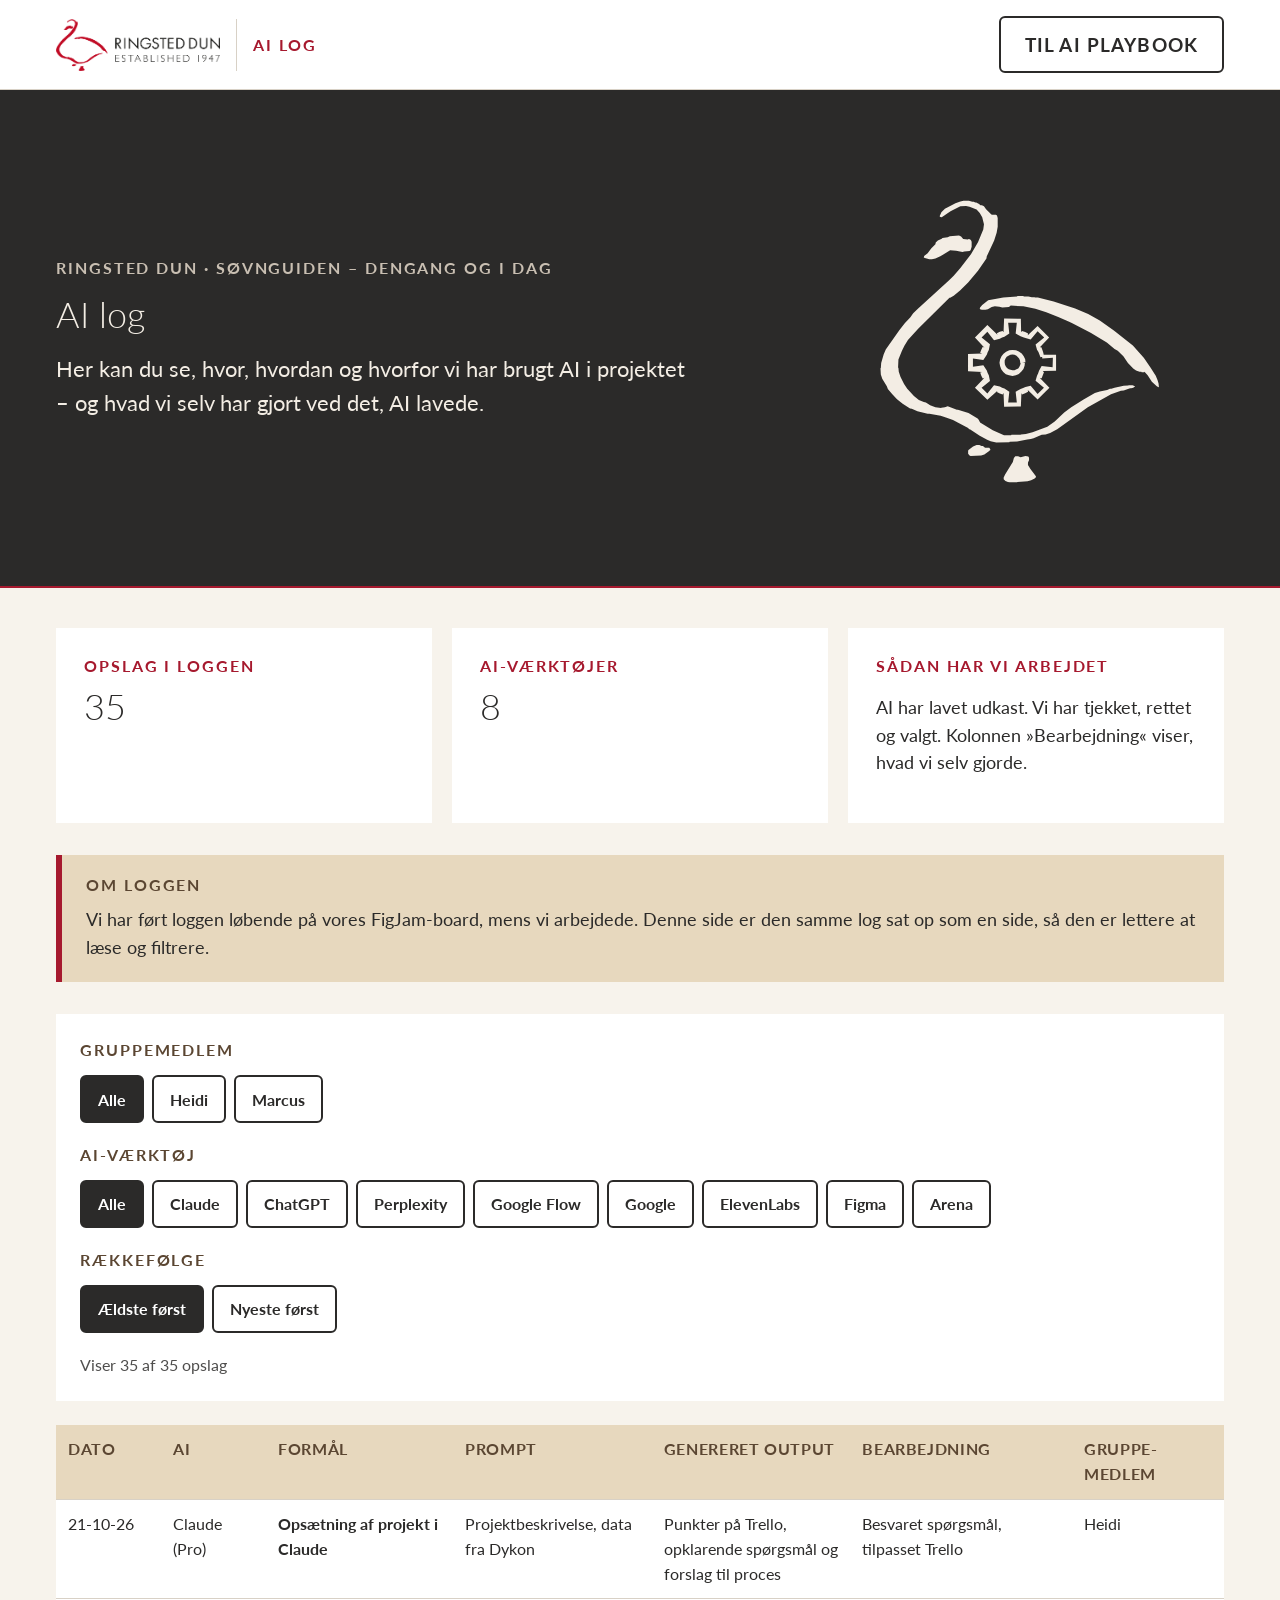
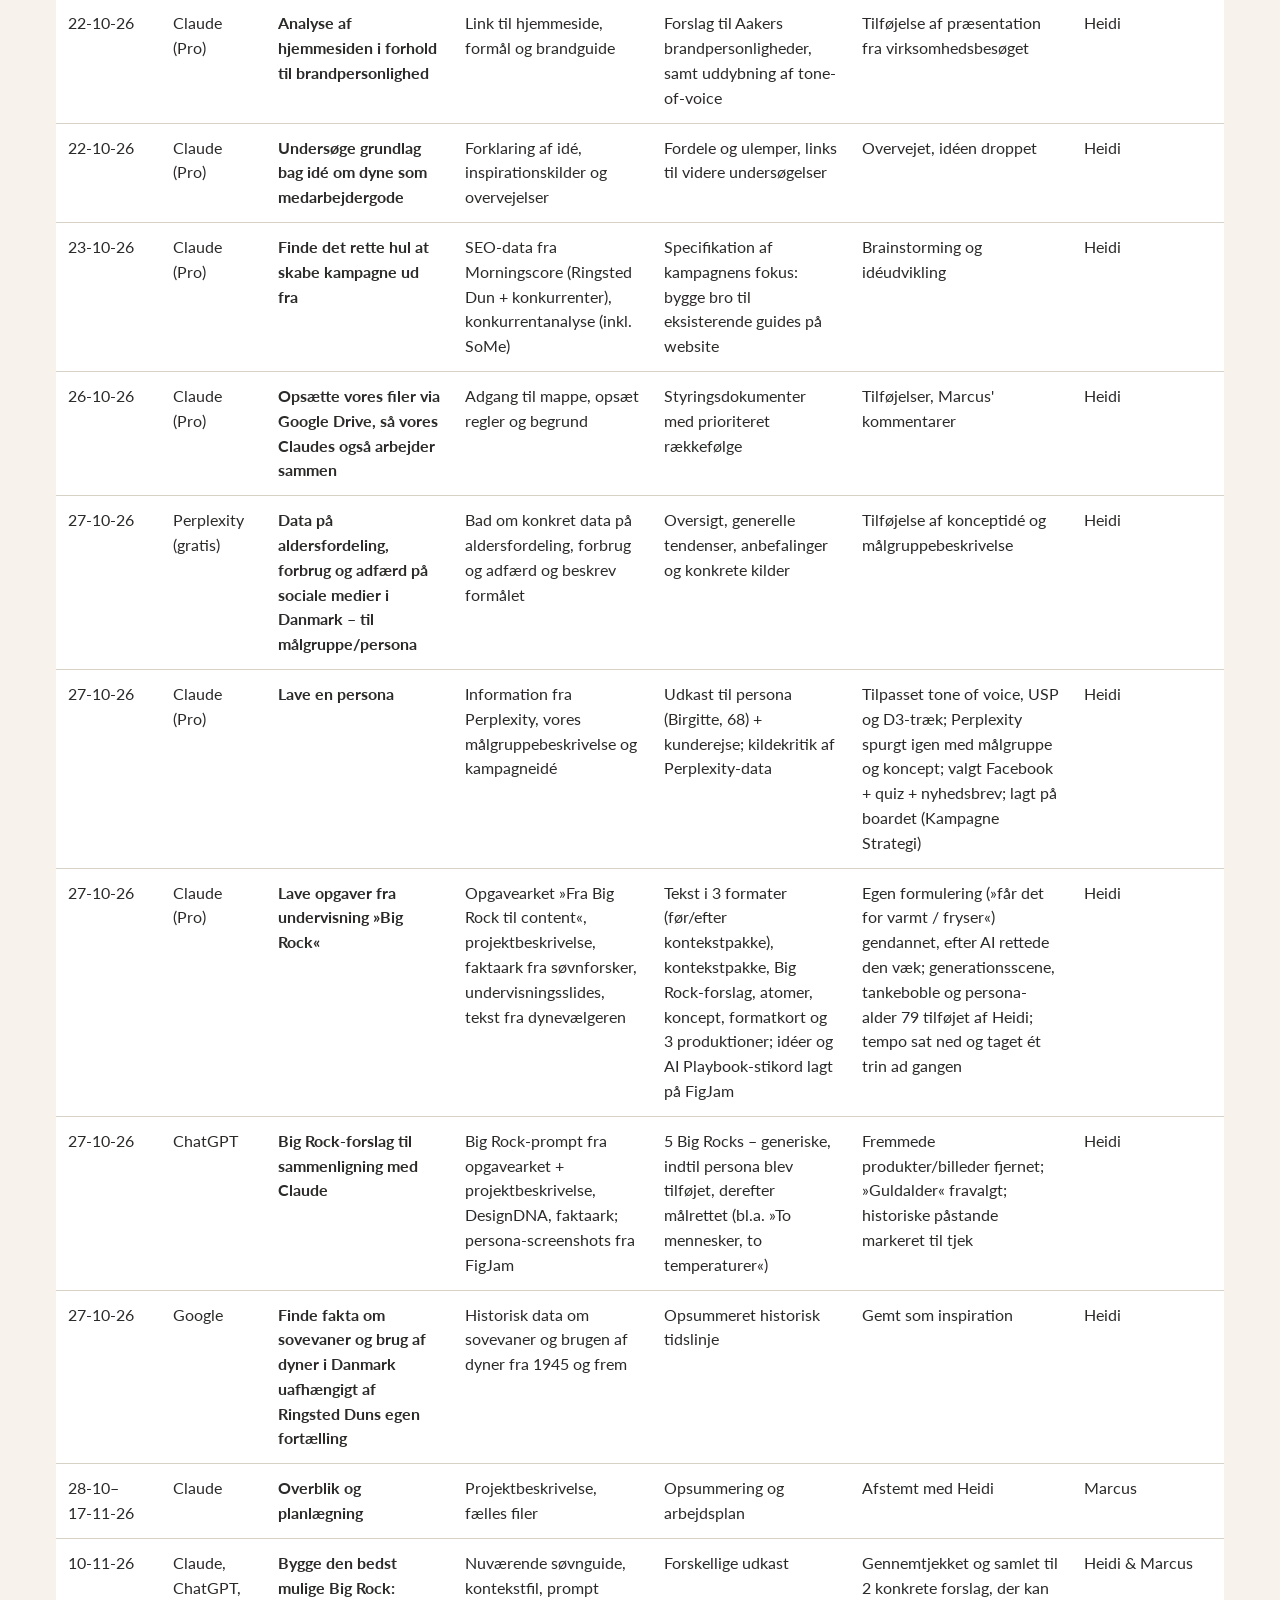
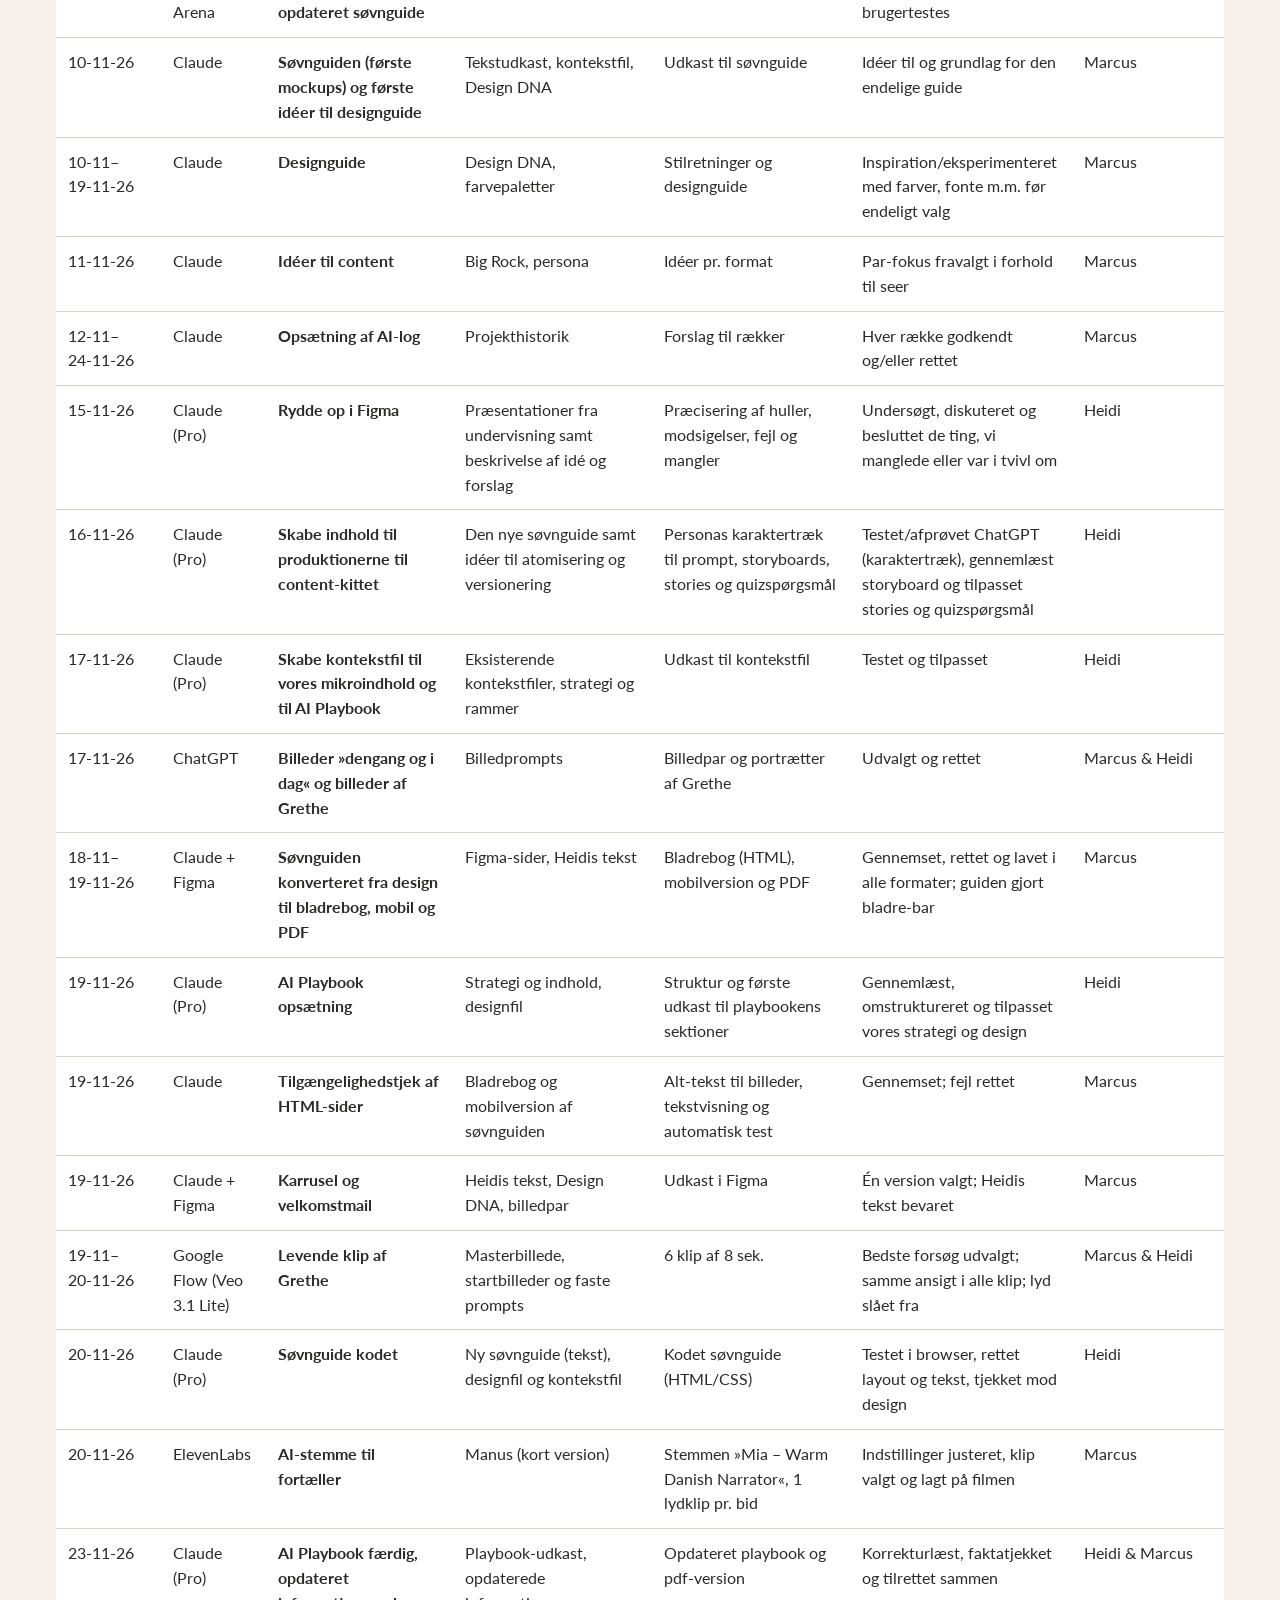
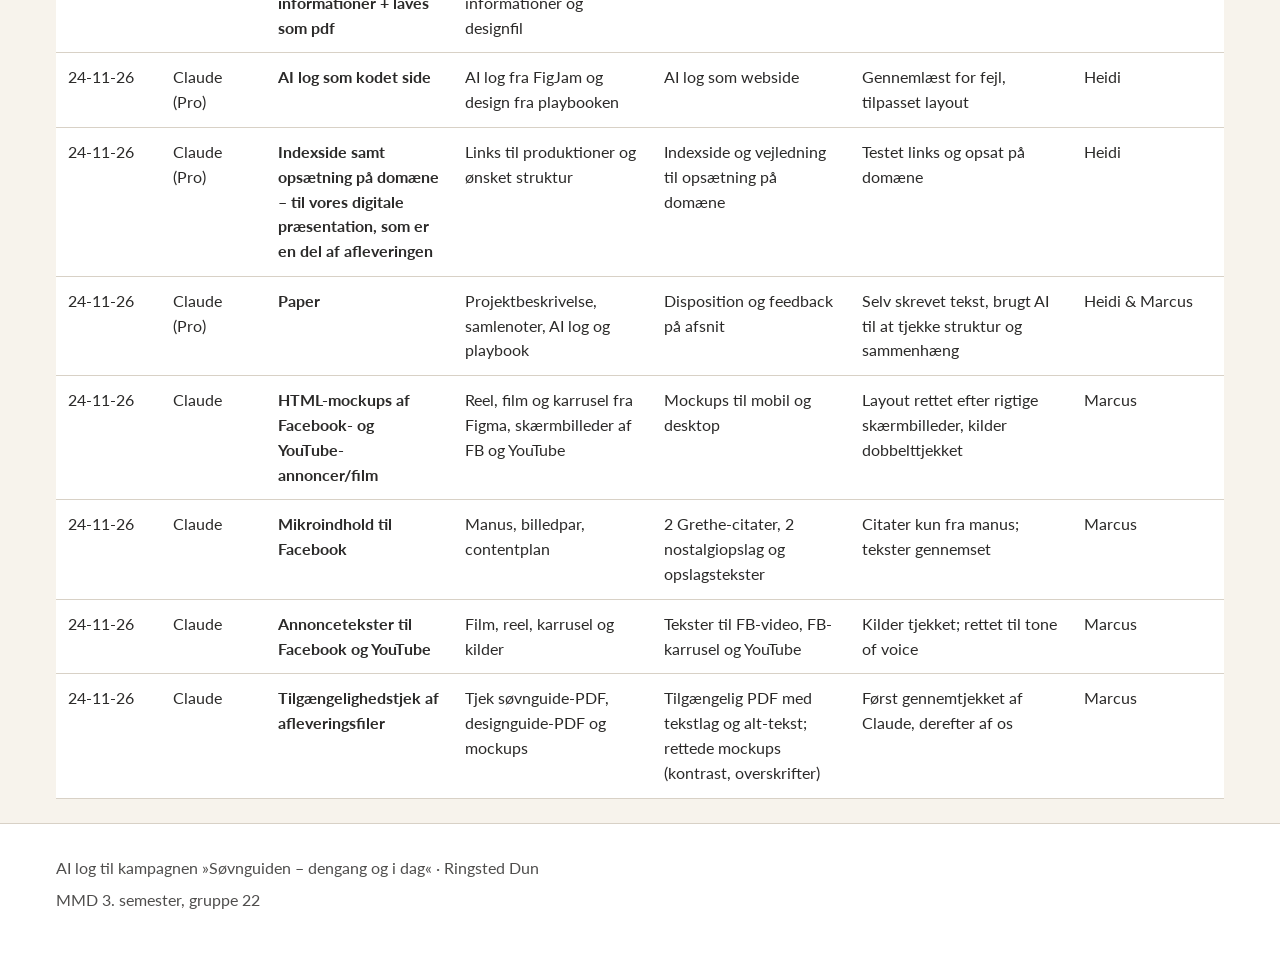
==== ai-log.html @ fc42f191 "ai-log opdateret" ====
<!DOCTYPE html>
<html lang="da">
<head>
  <meta charset="UTF-8">
  <meta name="viewport" content="width=device-width, initial-scale=1.0">
  <title>AI log · Søvnguiden – dengang og i dag · Ringsted Dun</title>
  <!-- Skrifterne fra designguide v2: Lato til alt, EB Garamond kursiv kun til Grethes stemme -->
  <link rel="preconnect" href="https://fonts.googleapis.com">
  <link rel="preconnect" href="https://fonts.gstatic.com" crossorigin>
  <link href="https://fonts.googleapis.com/css2?family=EB+Garamond:ital,wght@0,400..800;1,400..800&family=Lato:ital,wght@0,100;0,300;0,400;0,700;0,900;1,100;1,300;1,400;1,700;1,900&display=swap" rel="stylesheet">
  <!-- Siden genbruger playbookens design (playbook.css) og lægger kun det nye oveni (ai-log.css).
       Begge laves af Live Sass Compiler ud fra scss/. Ret i SCSS-filerne -->
  <link rel="stylesheet" href="css/playbook.css">
  <link rel="stylesheet" href="css/ai-log.css">
</head>
<body>

  <a class="spring-over" href="#indhold">Spring til indholdet</a>

  <!-- ===== SIDEHOVED: samme som i playbooken, men uden søgning ===== -->
  <header class="hoved">
    <div class="hoved__linje indhold">
      <a class="hoved__logo" href="index.html">
        <img src="img/playbook/RDU_logo_aflang.png" alt="Ringsted Dun – Established 1947">
        <span>AI log</span>
      </a>
      <a class="knap knap--sekundaer hoved__pdf" href="playbook.html">Til AI Playbook</a>
    </div>
  </header>

  <main id="indhold">

    <!-- ===== FORSIDEBÅNDET: samme mørke bjælke som playbookens forside ===== -->
    <section class="forside" aria-labelledby="titel">
      <div class="indhold forside__gitter">
        <div>
          <p class="forside__etiket">Ringsted Dun · Søvnguiden – dengang og i dag</p>
          <h1 class="forside__titel" id="titel">AI log</h1>
          <p class="forside__tekst">Her kan du se, hvor, hvordan og hvorfor vi har brugt AI i projektet – og hvad vi selv har gjort ved det, AI lavede.</p>
        </div>
        <figure class="forside__illustration">
          <img src="img/playbook/AIlog_ilu_gaas_tandhjul_hvid.svg" alt="">
        </figure>
      </div>
    </section>

    <div class="indhold">

      <!-- Tallene opdateres af ai-log.js, så de altid passer til tabellen -->
      <div class="kort-gitter kort-gitter--tre">
        <article class="kort">
          <h2 class="kort__etiket">Opslag i loggen</h2>
          <p class="log-tal" data-tal="raekker">35</p>
        </article>
        <article class="kort">
          <h2 class="kort__etiket">AI-værktøjer</h2>
          <p class="log-tal" data-tal="vaerktoejer">8</p>
        </article>
        <article class="kort">
          <h2 class="kort__etiket">Sådan har vi arbejdet</h2>
          <p>AI har lavet udkast. Vi har tjekket, rettet og valgt. Kolonnen »Bearbejdning« viser, hvad vi selv gjorde.</p>
        </article>
      </div>

      <div class="note">
        <h2 class="note__titel">Om loggen</h2>
        <p>Vi har ført loggen løbende på vores FigJam-board, mens vi arbejdede. Denne side er den samme log sat op som en side, så den er lettere at læse og filtrere.</p>
      </div>

      <!-- ===== FILTER: styres af js/ai-log.js. Uden JavaScript vises hele tabellen bare ===== -->
      <div class="filter" id="filter" hidden>
        <div class="filter__gruppe" role="group" aria-labelledby="filter-person">
          <p class="filter__navn" id="filter-person">Gruppemedlem</p>
          <div class="filter__knapper">
            <button type="button" class="filter__knap" data-filter="person" data-vaerdi="alle" aria-pressed="true">Alle</button>
            <button type="button" class="filter__knap" data-filter="person" data-vaerdi="heidi" aria-pressed="false">Heidi</button>
            <button type="button" class="filter__knap" data-filter="person" data-vaerdi="marcus" aria-pressed="false">Marcus</button>
          </div>
        </div>
        <div class="filter__gruppe" role="group" aria-labelledby="filter-vaerktoej">
          <p class="filter__navn" id="filter-vaerktoej">AI-værktøj</p>
          <div class="filter__knapper">
            <button type="button" class="filter__knap" data-filter="vaerktoej" data-vaerdi="alle" aria-pressed="true">Alle</button>
            <button type="button" class="filter__knap" data-filter="vaerktoej" data-vaerdi="claude" aria-pressed="false">Claude</button>
            <button type="button" class="filter__knap" data-filter="vaerktoej" data-vaerdi="chatgpt" aria-pressed="false">ChatGPT</button>
            <button type="button" class="filter__knap" data-filter="vaerktoej" data-vaerdi="perplexity" aria-pressed="false">Perplexity</button>
            <button type="button" class="filter__knap" data-filter="vaerktoej" data-vaerdi="google-flow" aria-pressed="false">Google Flow</button>
            <button type="button" class="filter__knap" data-filter="vaerktoej" data-vaerdi="google" aria-pressed="false">Google</button>
            <button type="button" class="filter__knap" data-filter="vaerktoej" data-vaerdi="elevenlabs" aria-pressed="false">ElevenLabs</button>
            <button type="button" class="filter__knap" data-filter="vaerktoej" data-vaerdi="figma" aria-pressed="false">Figma</button>
            <button type="button" class="filter__knap" data-filter="vaerktoej" data-vaerdi="arena" aria-pressed="false">Arena</button>
          </div>
        </div>
        <div class="filter__gruppe" role="group" aria-labelledby="filter-sortering">
          <p class="filter__navn" id="filter-sortering">Rækkefølge</p>
          <div class="filter__knapper">
            <button type="button" class="filter__knap" data-filter="sortering" data-vaerdi="aeldste" aria-pressed="true">Ældste først</button>
            <button type="button" class="filter__knap" data-filter="sortering" data-vaerdi="nyeste" aria-pressed="false">Nyeste først</button>
          </div>
        </div>
        <!-- aria-live: skærmlæsere læser antallet højt, når filteret ændres -->
        <p class="filter__status" id="filter-status" aria-live="polite"></p>
      </div>

      <!-- ===== LOGGEN =====
           Én <tr> pr. opslag. Ny række: kopiér en <tr>, og ret teksten.
           data-personer: heidi og/eller marcus (små bogstaver, mellemrum imellem)
           data-slut: sidste dato (år-måned-dag). Ved én dato er den samme som datetime – bruges til »Nyeste først«
           data-vaerktoejer: claude, chatgpt, perplexity, google, google-flow, elevenlabs, figma, arena
           data-felt: overskriften, der vises over teksten på mobil -->
      <div class="tabel-ramme log-ramme">
        <table class="tabel log">
          <caption class="sr-only">AI log – alle opslag sorteret efter dato</caption>
          <!-- Kolonnebredderne står i css (scss/ai-log.scss: .log col) -->
          <colgroup>
            <col class="log__kol-dato"><col class="log__kol-ai"><col class="log__kol-formaal"><col><col><col class="log__kol-bearbejdning"><col class="log__kol-gruppe">
          </colgroup>
          <thead>
            <tr>
              <th scope="col">Dato</th>
              <th scope="col">AI</th>
              <th scope="col">Formål</th>
              <th scope="col">Prompt</th>
              <th scope="col">Genereret output</th>
              <th scope="col">Bearbejdning</th>
              <th scope="col">Gruppe&shy;medlem</th><!-- &shy; = blød bindestreg: ordet må deles her, hvis der ikke er plads -->
            </tr>
          </thead>
          <tbody>
          <tr data-personer="heidi" data-vaerktoejer="claude" data-slut="2026-10-21">
            <td data-felt="Dato"><time datetime="2026-10-21"><span class="log__dato">21-10-26</span></time></td>
            <td data-felt="AI">Claude (Pro)</td>
            <th scope="row" data-felt="Formål">Opsætning af projekt i Claude</th>
            <td data-felt="Prompt">Projektbeskrivelse, data fra Dykon</td>
            <td data-felt="Genereret output">Punkter på Trello, opklarende spørgsmål og forslag til proces</td>
            <td data-felt="Bearbejdning">Besvaret spørgsmål, tilpasset Trello</td>
            <td data-felt="Gruppemedlem">Heidi</td>
          </tr>
          <tr data-personer="heidi" data-vaerktoejer="claude" data-slut="2026-10-22">
            <td data-felt="Dato"><time datetime="2026-10-22"><span class="log__dato">22-10-26</span></time></td>
            <td data-felt="AI">Claude (Pro)</td>
            <th scope="row" data-felt="Formål">Analyse af hjemmesiden i forhold til brandpersonlighed</th>
            <td data-felt="Prompt">Link til hjemmeside, formål og brandguide</td>
            <td data-felt="Genereret output">Forslag til Aakers brandpersonligheder, samt uddybning af tone-of-voice</td>
            <td data-felt="Bearbejdning">Tilføjelse af præsentation fra virksomhedsbesøget</td>
            <td data-felt="Gruppemedlem">Heidi</td>
          </tr>
          <tr data-personer="heidi" data-vaerktoejer="claude" data-slut="2026-10-22">
            <td data-felt="Dato"><time datetime="2026-10-22"><span class="log__dato">22-10-26</span></time></td>
            <td data-felt="AI">Claude (Pro)</td>
            <th scope="row" data-felt="Formål">Undersøge grundlag bag idé om dyne som medarbejdergode</th>
            <td data-felt="Prompt">Forklaring af idé, inspirationskilder og overvejelser</td>
            <td data-felt="Genereret output">Fordele og ulemper, links til videre undersøgelser</td>
            <td data-felt="Bearbejdning">Overvejet, idéen droppet</td>
            <td data-felt="Gruppemedlem">Heidi</td>
          </tr>
          <tr data-personer="heidi" data-vaerktoejer="claude" data-slut="2026-10-23">
            <td data-felt="Dato"><time datetime="2026-10-23"><span class="log__dato">23-10-26</span></time></td>
            <td data-felt="AI">Claude (Pro)</td>
            <th scope="row" data-felt="Formål">Finde det rette hul at skabe kampagne ud fra</th>
            <td data-felt="Prompt">SEO-data fra Morningscore (Ringsted Dun + konkurrenter), konkurrentanalyse (inkl. SoMe)</td>
            <td data-felt="Genereret output">Specifikation af kampagnens fokus: bygge bro til eksisterende guides på website</td>
            <td data-felt="Bearbejdning">Brainstorming og idéudvikling</td>
            <td data-felt="Gruppemedlem">Heidi</td>
          </tr>
          <tr data-personer="heidi" data-vaerktoejer="claude" data-slut="2026-10-26">
            <td data-felt="Dato"><time datetime="2026-10-26"><span class="log__dato">26-10-26</span></time></td>
            <td data-felt="AI">Claude (Pro)</td>
            <th scope="row" data-felt="Formål">Opsætte vores filer via Google Drive, så vores Claudes også arbejder sammen</th>
            <td data-felt="Prompt">Adgang til mappe, opsæt regler og begrund</td>
            <td data-felt="Genereret output">Styringsdokumenter med prioriteret rækkefølge</td>
            <td data-felt="Bearbejdning">Tilføjelser, Marcus&#x27; kommentarer</td>
            <td data-felt="Gruppemedlem">Heidi</td>
          </tr>
          <tr data-personer="heidi" data-vaerktoejer="perplexity" data-slut="2026-10-27">
            <td data-felt="Dato"><time datetime="2026-10-27"><span class="log__dato">27-10-26</span></time></td>
            <td data-felt="AI">Perplexity (gratis)</td>
            <th scope="row" data-felt="Formål">Data på aldersfordeling, forbrug og adfærd på sociale medier i Danmark – til målgruppe/persona</th>
            <td data-felt="Prompt">Bad om konkret data på aldersfordeling, forbrug og adfærd og beskrev formålet</td>
            <td data-felt="Genereret output">Oversigt, generelle tendenser, anbefalinger og konkrete kilder</td>
            <td data-felt="Bearbejdning">Tilføjelse af konceptidé og målgruppebeskrivelse</td>
            <td data-felt="Gruppemedlem">Heidi</td>
          </tr>
          <tr data-personer="heidi" data-vaerktoejer="claude" data-slut="2026-10-27">
            <td data-felt="Dato"><time datetime="2026-10-27"><span class="log__dato">27-10-26</span></time></td>
            <td data-felt="AI">Claude (Pro)</td>
            <th scope="row" data-felt="Formål">Lave en persona</th>
            <td data-felt="Prompt">Information fra Perplexity, vores målgruppebeskrivelse og kampagneidé</td>
            <td data-felt="Genereret output">Udkast til persona (Birgitte, 68) + kunderejse; kildekritik af Perplexity-data</td>
            <td data-felt="Bearbejdning">Tilpasset tone of voice, USP og D3-træk; Perplexity spurgt igen med målgruppe og koncept; valgt Facebook + quiz + nyhedsbrev; lagt på boardet (Kampagne Strategi)</td>
            <td data-felt="Gruppemedlem">Heidi</td>
          </tr>
          <tr data-personer="heidi" data-vaerktoejer="claude" data-slut="2026-10-27">
            <td data-felt="Dato"><time datetime="2026-10-27"><span class="log__dato">27-10-26</span></time></td>
            <td data-felt="AI">Claude (Pro)</td>
            <th scope="row" data-felt="Formål">Lave opgaver fra undervisning »Big Rock«</th>
            <td data-felt="Prompt">Opgavearket »Fra Big Rock til content«, projektbeskrivelse, faktaark fra søvnforsker, undervisningsslides, tekst fra dynevælgeren</td>
            <td data-felt="Genereret output">Tekst i 3 formater (før/efter kontekstpakke), kontekstpakke, Big Rock-forslag, atomer, koncept, formatkort og 3 produktioner; idéer og AI Playbook-stikord lagt på FigJam</td>
            <td data-felt="Bearbejdning">Egen formulering (»får det for varmt / fryser«) gendannet, efter AI rettede den væk; generationsscene, tankeboble og persona-alder 79 tilføjet af Heidi; tempo sat ned og taget ét trin ad gangen</td>
            <td data-felt="Gruppemedlem">Heidi</td>
          </tr>
          <tr data-personer="heidi" data-vaerktoejer="chatgpt" data-slut="2026-10-27">
            <td data-felt="Dato"><time datetime="2026-10-27"><span class="log__dato">27-10-26</span></time></td>
            <td data-felt="AI">ChatGPT</td>
            <th scope="row" data-felt="Formål">Big Rock-forslag til sammenligning med Claude</th>
            <td data-felt="Prompt">Big Rock-prompt fra opgavearket + projektbeskrivelse, DesignDNA, faktaark; persona-screenshots fra FigJam</td>
            <td data-felt="Genereret output">5 Big Rocks – generiske, indtil persona blev tilføjet, derefter målrettet (bl.a. »To mennesker, to temperaturer«)</td>
            <td data-felt="Bearbejdning">Fremmede produkter/billeder fjernet; »Guldalder« fravalgt; historiske påstande markeret til tjek</td>
            <td data-felt="Gruppemedlem">Heidi</td>
          </tr>
          <tr data-personer="heidi" data-vaerktoejer="google" data-slut="2026-10-27">
            <td data-felt="Dato"><time datetime="2026-10-27"><span class="log__dato">27-10-26</span></time></td>
            <td data-felt="AI">Google</td>
            <th scope="row" data-felt="Formål">Finde fakta om sovevaner og brug af dyner i Danmark uafhængigt af Ringsted Duns egen fortælling</th>
            <td data-felt="Prompt">Historisk data om sovevaner og brugen af dyner fra 1945 og frem</td>
            <td data-felt="Genereret output">Opsummeret historisk tidslinje</td>
            <td data-felt="Bearbejdning">Gemt som inspiration</td>
            <td data-felt="Gruppemedlem">Heidi</td>
          </tr>
          <tr data-personer="marcus" data-vaerktoejer="claude" data-slut="2026-11-17">
            <td data-felt="Dato"><time datetime="2026-10-28"><span class="log__dato">28-10</span>–<wbr><span class="log__dato">17-11-26</span></time></td>
            <td data-felt="AI">Claude</td>
            <th scope="row" data-felt="Formål">Overblik og planlægning</th>
            <td data-felt="Prompt">Projektbeskrivelse, fælles filer</td>
            <td data-felt="Genereret output">Opsummering og arbejdsplan</td>
            <td data-felt="Bearbejdning">Afstemt med Heidi</td>
            <td data-felt="Gruppemedlem">Marcus</td>
          </tr>
          <tr data-personer="heidi marcus" data-vaerktoejer="claude chatgpt arena" data-slut="2026-11-10">
            <td data-felt="Dato"><time datetime="2026-11-10"><span class="log__dato">10-11-26</span></time></td>
            <td data-felt="AI">Claude, ChatGPT, Arena</td>
            <th scope="row" data-felt="Formål">Bygge den bedst mulige Big Rock: opdateret søvnguide</th>
            <td data-felt="Prompt">Nuværende søvnguide, kontekstfil, prompt</td>
            <td data-felt="Genereret output">Forskellige udkast</td>
            <td data-felt="Bearbejdning">Gennemtjekket og samlet til 2 konkrete forslag, der kan brugertestes</td>
            <td data-felt="Gruppemedlem">Heidi &amp; Marcus</td>
          </tr>
          <tr data-personer="marcus" data-vaerktoejer="claude" data-slut="2026-11-10">
            <td data-felt="Dato"><time datetime="2026-11-10"><span class="log__dato">10-11-26</span></time></td>
            <td data-felt="AI">Claude</td>
            <th scope="row" data-felt="Formål">Søvnguiden (første mockups) og første idéer til designguide</th>
            <td data-felt="Prompt">Tekstudkast, kontekstfil, Design DNA</td>
            <td data-felt="Genereret output">Udkast til søvnguide</td>
            <td data-felt="Bearbejdning">Idéer til og grundlag for den endelige guide</td>
            <td data-felt="Gruppemedlem">Marcus</td>
          </tr>
          <tr data-personer="marcus" data-vaerktoejer="claude" data-slut="2026-11-19">
            <td data-felt="Dato"><time datetime="2026-11-10"><span class="log__dato">10-11</span>–<wbr><span class="log__dato">19-11-26</span></time></td>
            <td data-felt="AI">Claude</td>
            <th scope="row" data-felt="Formål">Designguide</th>
            <td data-felt="Prompt">Design DNA, farvepaletter</td>
            <td data-felt="Genereret output">Stilretninger og designguide</td>
            <td data-felt="Bearbejdning">Inspiration/eksperimenteret med farver, fonte m.m. før endeligt valg</td>
            <td data-felt="Gruppemedlem">Marcus</td>
          </tr>
          <tr data-personer="marcus" data-vaerktoejer="claude" data-slut="2026-11-11">
            <td data-felt="Dato"><time datetime="2026-11-11"><span class="log__dato">11-11-26</span></time></td>
            <td data-felt="AI">Claude</td>
            <th scope="row" data-felt="Formål">Idéer til content</th>
            <td data-felt="Prompt">Big Rock, persona</td>
            <td data-felt="Genereret output">Idéer pr. format</td>
            <td data-felt="Bearbejdning">Par-fokus fravalgt i forhold til seer</td>
            <td data-felt="Gruppemedlem">Marcus</td>
          </tr>
          <tr data-personer="marcus" data-vaerktoejer="claude" data-slut="2026-11-24">
            <td data-felt="Dato"><time datetime="2026-11-12"><span class="log__dato">12-11</span>–<wbr><span class="log__dato">24-11-26</span></time></td>
            <td data-felt="AI">Claude</td>
            <th scope="row" data-felt="Formål">Opsætning af AI-log</th>
            <td data-felt="Prompt">Projekthistorik</td>
            <td data-felt="Genereret output">Forslag til rækker</td>
            <td data-felt="Bearbejdning">Hver række godkendt og/eller rettet</td>
            <td data-felt="Gruppemedlem">Marcus</td>
          </tr>
          <tr data-personer="heidi" data-vaerktoejer="claude" data-slut="2026-11-15">
            <td data-felt="Dato"><time datetime="2026-11-15"><span class="log__dato">15-11-26</span></time></td>
            <td data-felt="AI">Claude (Pro)</td>
            <th scope="row" data-felt="Formål">Rydde op i Figma</th>
            <td data-felt="Prompt">Præsentationer fra undervisning samt beskrivelse af idé og forslag</td>
            <td data-felt="Genereret output">Præcisering af huller, modsigelser, fejl og mangler</td>
            <td data-felt="Bearbejdning">Undersøgt, diskuteret og besluttet de ting, vi manglede eller var i tvivl om</td>
            <td data-felt="Gruppemedlem">Heidi</td>
          </tr>
          <tr data-personer="heidi" data-vaerktoejer="claude" data-slut="2026-11-16">
            <td data-felt="Dato"><time datetime="2026-11-16"><span class="log__dato">16-11-26</span></time></td>
            <td data-felt="AI">Claude (Pro)</td>
            <th scope="row" data-felt="Formål">Skabe indhold til produktionerne til content-kittet</th>
            <td data-felt="Prompt">Den nye søvnguide samt idéer til atomisering og versionering</td>
            <td data-felt="Genereret output">Personas karaktertræk til prompt, storyboards, stories og quizspørgsmål</td>
            <td data-felt="Bearbejdning">Testet/afprøvet ChatGPT (karaktertræk), gennemlæst storyboard og tilpasset stories og quizspørgsmål</td>
            <td data-felt="Gruppemedlem">Heidi</td>
          </tr>
          <tr data-personer="heidi" data-vaerktoejer="claude" data-slut="2026-11-17">
            <td data-felt="Dato"><time datetime="2026-11-17"><span class="log__dato">17-11-26</span></time></td>
            <td data-felt="AI">Claude (Pro)</td>
            <th scope="row" data-felt="Formål">Skabe kontekstfil til vores mikroindhold og til AI Playbook</th>
            <td data-felt="Prompt">Eksisterende kontekstfiler, strategi og rammer</td>
            <td data-felt="Genereret output">Udkast til kontekstfil</td>
            <td data-felt="Bearbejdning">Testet og tilpasset</td>
            <td data-felt="Gruppemedlem">Heidi</td>
          </tr>
          <tr data-personer="heidi marcus" data-vaerktoejer="chatgpt" data-slut="2026-11-17">
            <td data-felt="Dato"><time datetime="2026-11-17"><span class="log__dato">17-11-26</span></time></td>
            <td data-felt="AI">ChatGPT</td>
            <th scope="row" data-felt="Formål">Billeder »dengang og i dag« og billeder af Grethe</th>
            <td data-felt="Prompt">Billedprompts</td>
            <td data-felt="Genereret output">Billedpar og portrætter af Grethe</td>
            <td data-felt="Bearbejdning">Udvalgt og rettet</td>
            <td data-felt="Gruppemedlem">Marcus &amp; Heidi</td>
          </tr>
          <tr data-personer="marcus" data-vaerktoejer="claude figma" data-slut="2026-11-19">
            <td data-felt="Dato"><time datetime="2026-11-18"><span class="log__dato">18-11</span>–<wbr><span class="log__dato">19-11-26</span></time></td>
            <td data-felt="AI">Claude + Figma</td>
            <th scope="row" data-felt="Formål">Søvnguiden konverteret fra design til bladrebog, mobil og PDF</th>
            <td data-felt="Prompt">Figma-sider, Heidis tekst</td>
            <td data-felt="Genereret output">Bladrebog (HTML), mobilversion og PDF</td>
            <td data-felt="Bearbejdning">Gennemset, rettet og lavet i alle formater; guiden gjort bladre-bar</td>
            <td data-felt="Gruppemedlem">Marcus</td>
          </tr>
          <tr data-personer="heidi" data-vaerktoejer="claude" data-slut="2026-11-19">
            <td data-felt="Dato"><time datetime="2026-11-19"><span class="log__dato">19-11-26</span></time></td>
            <td data-felt="AI">Claude (Pro)</td>
            <th scope="row" data-felt="Formål">AI Playbook opsætning</th>
            <td data-felt="Prompt">Strategi og indhold, designfil</td>
            <td data-felt="Genereret output">Struktur og første udkast til playbookens sektioner</td>
            <td data-felt="Bearbejdning">Gennemlæst, omstruktureret og tilpasset vores strategi og design</td>
            <td data-felt="Gruppemedlem">Heidi</td>
          </tr>
          <tr data-personer="marcus" data-vaerktoejer="claude" data-slut="2026-11-19">
            <td data-felt="Dato"><time datetime="2026-11-19"><span class="log__dato">19-11-26</span></time></td>
            <td data-felt="AI">Claude</td>
            <th scope="row" data-felt="Formål">Tilgængelighedstjek af HTML-sider</th>
            <td data-felt="Prompt">Bladrebog og mobilversion af søvnguiden</td>
            <td data-felt="Genereret output">Alt-tekst til billeder, tekstvisning og automatisk test</td>
            <td data-felt="Bearbejdning">Gennemset; fejl rettet</td>
            <td data-felt="Gruppemedlem">Marcus</td>
          </tr>
          <tr data-personer="marcus" data-vaerktoejer="claude figma" data-slut="2026-11-19">
            <td data-felt="Dato"><time datetime="2026-11-19"><span class="log__dato">19-11-26</span></time></td>
            <td data-felt="AI">Claude + Figma</td>
            <th scope="row" data-felt="Formål">Karrusel og velkomstmail</th>
            <td data-felt="Prompt">Heidis tekst, Design DNA, billedpar</td>
            <td data-felt="Genereret output">Udkast i Figma</td>
            <td data-felt="Bearbejdning">Én version valgt; Heidis tekst bevaret</td>
            <td data-felt="Gruppemedlem">Marcus</td>
          </tr>
          <tr data-personer="heidi marcus" data-vaerktoejer="google-flow" data-slut="2026-11-20">
            <td data-felt="Dato"><time datetime="2026-11-19"><span class="log__dato">19-11</span>–<wbr><span class="log__dato">20-11-26</span></time></td>
            <td data-felt="AI">Google Flow (Veo 3.1 Lite)</td>
            <th scope="row" data-felt="Formål">Levende klip af Grethe</th>
            <td data-felt="Prompt">Masterbillede, startbilleder og faste prompts</td>
            <td data-felt="Genereret output">6 klip af 8 sek.</td>
            <td data-felt="Bearbejdning">Bedste forsøg udvalgt; samme ansigt i alle klip; lyd slået fra</td>
            <td data-felt="Gruppemedlem">Marcus &amp; Heidi</td>
          </tr>
          <tr data-personer="heidi" data-vaerktoejer="claude" data-slut="2026-11-20">
            <td data-felt="Dato"><time datetime="2026-11-20"><span class="log__dato">20-11-26</span></time></td>
            <td data-felt="AI">Claude (Pro)</td>
            <th scope="row" data-felt="Formål">Søvnguide kodet</th>
            <td data-felt="Prompt">Ny søvnguide (tekst), designfil og kontekstfil</td>
            <td data-felt="Genereret output">Kodet søvnguide (HTML/CSS)</td>
            <td data-felt="Bearbejdning">Testet i browser, rettet layout og tekst, tjekket mod design</td>
            <td data-felt="Gruppemedlem">Heidi</td>
          </tr>
          <tr data-personer="marcus" data-vaerktoejer="elevenlabs" data-slut="2026-11-20">
            <td data-felt="Dato"><time datetime="2026-11-20"><span class="log__dato">20-11-26</span></time></td>
            <td data-felt="AI">ElevenLabs</td>
            <th scope="row" data-felt="Formål">AI-stemme til fortæller</th>
            <td data-felt="Prompt">Manus (kort version)</td>
            <td data-felt="Genereret output">Stemmen »Mia – Warm Danish Narrator«, 1 lydklip pr. bid</td>
            <td data-felt="Bearbejdning">Indstillinger justeret, klip valgt og lagt på filmen</td>
            <td data-felt="Gruppemedlem">Marcus</td>
          </tr>
          <tr data-personer="heidi marcus" data-vaerktoejer="claude" data-slut="2026-11-23">
            <td data-felt="Dato"><time datetime="2026-11-23"><span class="log__dato">23-11-26</span></time></td>
            <td data-felt="AI">Claude (Pro)</td>
            <th scope="row" data-felt="Formål">AI Playbook færdig, opdateret informationer + laves som pdf</th>
            <td data-felt="Prompt">Playbook-udkast, opdaterede informationer og designfil</td>
            <td data-felt="Genereret output">Opdateret playbook og pdf-version</td>
            <td data-felt="Bearbejdning">Korrekturlæst, faktatjekket og tilrettet sammen</td>
            <td data-felt="Gruppemedlem">Heidi &amp; Marcus</td>
          </tr>
          <tr data-personer="heidi" data-vaerktoejer="claude" data-slut="2026-11-24">
            <td data-felt="Dato"><time datetime="2026-11-24"><span class="log__dato">24-11-26</span></time></td>
            <td data-felt="AI">Claude (Pro)</td>
            <th scope="row" data-felt="Formål">AI log som kodet side</th>
            <td data-felt="Prompt">AI log fra FigJam og design fra playbooken</td>
            <td data-felt="Genereret output">AI log som webside</td>
            <td data-felt="Bearbejdning">Gennemlæst for fejl, tilpasset layout</td>
            <td data-felt="Gruppemedlem">Heidi</td>
          </tr>
          <tr data-personer="heidi" data-vaerktoejer="claude" data-slut="2026-11-24">
            <td data-felt="Dato"><time datetime="2026-11-24"><span class="log__dato">24-11-26</span></time></td>
            <td data-felt="AI">Claude (Pro)</td>
            <th scope="row" data-felt="Formål">Indexside samt opsætning på domæne – til vores digitale præsentation, som er en del af afleveringen</th>
            <td data-felt="Prompt">Links til produktioner og ønsket struktur</td>
            <td data-felt="Genereret output">Indexside og vejledning til opsætning på domæne</td>
            <td data-felt="Bearbejdning">Testet links og opsat på domæne</td>
            <td data-felt="Gruppemedlem">Heidi</td>
          </tr>
          <tr data-personer="heidi marcus" data-vaerktoejer="claude" data-slut="2026-11-24">
            <td data-felt="Dato"><time datetime="2026-11-24"><span class="log__dato">24-11-26</span></time></td>
            <td data-felt="AI">Claude (Pro)</td>
            <th scope="row" data-felt="Formål">Paper</th>
            <td data-felt="Prompt">Projektbeskrivelse, samlenoter, AI log og playbook</td>
            <td data-felt="Genereret output">Disposition og feedback på afsnit</td>
            <td data-felt="Bearbejdning">Selv skrevet tekst, brugt AI til at tjekke struktur og sammenhæng</td>
            <td data-felt="Gruppemedlem">Heidi &amp; Marcus</td>
          </tr>
          <tr data-personer="marcus" data-vaerktoejer="claude" data-slut="2026-11-24">
            <td data-felt="Dato"><time datetime="2026-11-24"><span class="log__dato">24-11-26</span></time></td>
            <td data-felt="AI">Claude</td>
            <th scope="row" data-felt="Formål">HTML-mockups af Facebook- og YouTube-annoncer/film</th>
            <td data-felt="Prompt">Reel, film og karrusel fra Figma, skærmbilleder af FB og YouTube</td>
            <td data-felt="Genereret output">Mockups til mobil og desktop</td>
            <td data-felt="Bearbejdning">Layout rettet efter rigtige skærmbilleder, kilder dobbelttjekket</td>
            <td data-felt="Gruppemedlem">Marcus</td>
          </tr>
          <tr data-personer="marcus" data-vaerktoejer="claude" data-slut="2026-11-24">
            <td data-felt="Dato"><time datetime="2026-11-24"><span class="log__dato">24-11-26</span></time></td>
            <td data-felt="AI">Claude</td>
            <th scope="row" data-felt="Formål">Mikroindhold til Facebook</th>
            <td data-felt="Prompt">Manus, billedpar, contentplan</td>
            <td data-felt="Genereret output">2 Grethe-citater, 2 nostalgiopslag og opslagstekster</td>
            <td data-felt="Bearbejdning">Citater kun fra manus; tekster gennemset</td>
            <td data-felt="Gruppemedlem">Marcus</td>
          </tr>
          <tr data-personer="marcus" data-vaerktoejer="claude" data-slut="2026-11-24">
            <td data-felt="Dato"><time datetime="2026-11-24"><span class="log__dato">24-11-26</span></time></td>
            <td data-felt="AI">Claude</td>
            <th scope="row" data-felt="Formål">Annoncetekster til Facebook og YouTube</th>
            <td data-felt="Prompt">Film, reel, karrusel og kilder</td>
            <td data-felt="Genereret output">Tekster til FB-video, FB-karrusel og YouTube</td>
            <td data-felt="Bearbejdning">Kilder tjekket; rettet til tone of voice</td>
            <td data-felt="Gruppemedlem">Marcus</td>
          </tr>
          <tr data-personer="marcus" data-vaerktoejer="claude" data-slut="2026-11-24">
            <td data-felt="Dato"><time datetime="2026-11-24"><span class="log__dato">24-11-26</span></time></td>
            <td data-felt="AI">Claude</td>
            <th scope="row" data-felt="Formål">Tilgængelighedstjek af afleveringsfiler</th>
            <td data-felt="Prompt">Tjek søvnguide-PDF, designguide-PDF og mockups</td>
            <td data-felt="Genereret output">Tilgængelig PDF med tekstlag og alt-tekst; rettede mockups (kontrast, overskrifter)</td>
            <td data-felt="Bearbejdning">Først gennemtjekket af Claude, derefter af os</td>
            <td data-felt="Gruppemedlem">Marcus</td>
          </tr>
          </tbody>
        </table>
      </div>

      <p class="log-tom" id="log-tom" hidden>Ingen opslag passer til filteret.</p>
    </div>
  </main>

  <footer class="bund">
    <div class="indhold">
      <p>AI log til kampagnen »Søvnguiden – dengang og i dag« · Ringsted Dun</p>
      <p>MMD 3. semester, gruppe 22</p>
    </div>
  </footer>

  <script src="js/ai-log.js"></script>
</body>
</html>
---- css/playbook.css ----
@charset "UTF-8";
.lato-thin {
  font-family: "Lato", sans-serif;
  font-weight: 100;
  font-style: normal;
}

.lato-thin-italic {
  font-family: "Lato", sans-serif;
  font-weight: 100;
  font-style: italic;
}

.lato-light {
  font-family: "Lato", sans-serif;
  font-weight: 300;
  font-style: normal;
}

.lato-light-italic {
  font-family: "Lato", sans-serif;
  font-weight: 300;
  font-style: italic;
}

.lato-regular {
  font-family: "Lato", sans-serif;
  font-weight: 400;
  font-style: normal;
}

.lato-regular-italic {
  font-family: "Lato", sans-serif;
  font-weight: 400;
  font-style: italic;
}

.lato-bold {
  font-family: "Lato", sans-serif;
  font-weight: 700;
  font-style: normal;
}

.lato-bold-italic {
  font-family: "Lato", sans-serif;
  font-weight: 700;
  font-style: italic;
}

.lato-black {
  font-family: "Lato", sans-serif;
  font-weight: 900;
  font-style: normal;
}

.lato-black-italic {
  font-family: "Lato", sans-serif;
  font-weight: 900;
  font-style: italic;
}

.eb-garamond-italic {
  font-family: "EB Garamond", Georgia, serif;
  font-optical-sizing: auto;
  font-weight: 400;
  font-style: italic;
}

* {
  box-sizing: border-box;
}

body {
  margin: 0;
  background: #F7F3EC;
  color: #2B2A29;
  font-family: "Lato", sans-serif;
  font-size: 1.125rem;
  font-weight: 400;
  line-height: 1.55;
}

h1, h2, h3 {
  font-family: "Lato", sans-serif;
  font-weight: 300;
  line-height: 1.2;
  margin: 0 0 1rem;
}
h1:focus, h2:focus, h3:focus {
  outline: none;
}

h1 {
  font-size: 2.25rem;
}

h2 {
  font-size: 1.75rem;
}

img {
  max-width: 100%;
  display: block;
}

.top {
  padding: 1rem 1.5rem;
  border-bottom: 1px solid #D8D1C6;
}
.top__afsender {
  font-family: "Lato", sans-serif;
  font-size: 1rem;
  font-weight: 700;
  text-transform: uppercase;
  letter-spacing: 0.12em;
  margin: 0;
  color: #A6192E;
  text-align: center;
}

.bund {
  max-width: 40rem;
  margin: 3rem auto 0;
  padding: 1.5rem;
  border-top: 1px solid #D8D1C6;
  color: #4F4E4D;
  font-size: 1rem;
}
.bund p {
  margin: 0 0 0.5rem;
}

.knap:focus-visible {
  outline: 3px solid #A6192E;
  outline-offset: 3px;
}
.knap {
  display: block;
  width: 100%;
  min-height: 56px;
  padding: 0.75rem 1.5rem;
  border: 2px solid transparent;
  border-radius: 6px;
  font-family: "Lato", sans-serif;
  font-size: 1.1875rem;
  font-weight: 700;
  text-transform: uppercase;
  letter-spacing: 0.06em;
  cursor: pointer;
}
.knap--primaer {
  background: #A6192E;
  color: #FFFFFF;
  margin-top: 1.5rem;
}
.knap--primaer:hover {
  background: #2B2A29;
}
.knap--valg {
  font-family: "Lato", sans-serif;
  font-size: 1.1875rem;
  font-weight: 700;
  text-transform: uppercase;
  letter-spacing: 0.12em;
  background: #FFFFFF;
  color: #2B2A29;
  border-color: #2B2A29;
}
.knap--valg:hover:not(:disabled) {
  background: #E7D8BE;
}
.knap--valg:disabled {
  cursor: default;
  opacity: 0.55;
}
.knap--valgt:disabled {
  opacity: 1;
  background: #2B2A29;
  color: #FFFFFF;
}
.knap--valgt.knap--rigtig:disabled {
  background: #2F6B3A;
  border-color: #2F6B3A;
}
.knap--sekundaer {
  background: transparent;
  color: #2B2A29;
  border-color: #2B2A29;
}
.knap--sekundaer:hover {
  background: #E7D8BE;
}
.knap--link {
  background: none;
  color: #2B2A29;
  text-decoration: underline;
  text-transform: none;
  letter-spacing: 0;
  font-size: 1.125rem;
  font-weight: 400;
  min-height: 48px;
}

body {
  font-family: "Lato", sans-serif;
}

h1, h2, h3 {
  font-family: "Lato", sans-serif;
  font-weight: 300;
  line-height: 1.2;
}

h3 {
  font-size: 1.75rem;
  margin: 2.5rem 0 0.75rem;
}

a {
  color: #2B2A29;
}

code {
  font-family: "Lato", sans-serif;
  font-size: 0.9em;
  background: #E7D8BE;
  padding: 0.1rem 0.3rem;
  overflow-wrap: anywhere;
}

.sr-only {
  position: absolute;
  width: 1px;
  height: 1px;
  overflow: hidden;
  clip: rect(0, 0, 0, 0);
  white-space: nowrap;
}

.spring-over {
  position: absolute;
  left: 8px;
  top: -100px;
  z-index: 100;
  padding: 12px 18px;
  background: #2B2A29;
  color: #FFFFFF;
  font-weight: 700;
}

.spring-over:focus {
  top: 8px;
}

.indhold {
  max-width: 76rem;
  margin: 0 auto;
  padding: 0 1.5rem;
}

.knap {
  font-family: "Lato", sans-serif;
  font-size: 1.1875rem;
  text-transform: uppercase;
  letter-spacing: 0.06em;
  text-decoration: none;
}

.knap--sekundaer:hover {
  background: #E7D8BE;
}

.knap--link {
  text-transform: none;
  letter-spacing: 0;
  font-size: 1rem;
}

.hoved {
  background: #FFFFFF;
  border-bottom: 1px solid #D8D1C6;
}

.hoved__linje {
  display: flex;
  align-items: center;
  justify-content: space-between;
  gap: 1.5rem;
  padding-top: 1rem;
  padding-bottom: 1rem;
}

.hoved__logo {
  display: flex;
  align-items: center;
  gap: 1rem;
  text-decoration: none;
}

.hoved__logo img {
  height: 52px;
  width: auto;
}

.hoved__logo span {
  margin: 0;
  font-family: "Lato", sans-serif;
  font-size: 1rem;
  font-weight: 700;
  letter-spacing: 0.12em;
  text-transform: uppercase;
  color: #A6192E;
  padding-left: 1rem;
  border-left: 1px solid #D8D1C6;
  line-height: 52px;
}

.hoved__pdf {
  display: inline-flex;
  align-items: center;
  flex-shrink: 0;
  width: auto;
  min-height: 48px;
  font-size: 1.1875rem;
}

.soeg {
  position: relative;
  flex: 0 1 26rem;
}

.soeg input {
  width: 100%;
  min-height: 48px;
  padding: 0.5rem 1rem;
  border: 1px solid #D8D1C6;
  border-radius: 24px;
  background: #F7F3EC;
  font-family: "Lato", sans-serif;
  font-size: 1rem;
}

.soeg input:focus-visible {
  outline: 3px solid #A6192E;
  outline-offset: 2px;
}

.soeg__resultater {
  position: absolute;
  top: calc(100% + 0.5rem);
  left: 0;
  right: 0;
  z-index: 50;
  max-height: 70vh;
  overflow-y: auto;
  margin: 0;
  padding: 0.5rem 0;
  list-style: none;
  background: #FFFFFF;
  border: 1px solid #D8D1C6;
  box-shadow: 0 8px 24px rgba(43, 42, 41, 0.12);
}

.soeg__resultater[hidden] {
  display: none;
}

.soeg__resultater a {
  display: block;
  padding: 0.5rem 1rem;
  text-decoration: none;
}

.soeg__resultater a:hover,
.soeg__resultater a:focus-visible {
  background: #E7D8BE;
  outline: none;
}

.soeg__resultater small {
  margin: 0;
  font-family: "Lato", sans-serif;
  font-size: 1rem;
  font-weight: 700;
  letter-spacing: 0.12em;
  text-transform: uppercase;
  color: #A6192E;
  display: block;
}

.soeg__resultater mark {
  background: #E7D8BE;
  color: inherit;
  font-weight: 700;
}

.soeg__tom {
  padding: 0.5rem 1rem;
  color: #4F4E4D;
}

.menu {
  border-top: 1px solid #D8D1C6;
}

.menu ul {
  display: flex;
  flex-wrap: wrap;
  gap: 0 2rem;
  list-style: none;
}

.menu a {
  display: block;
  padding: 1rem 0 0.75rem;
  border-bottom: 3px solid transparent;
  text-decoration: none;
  font-weight: 700;
}

.menu a:hover {
  border-bottom-color: #D8D1C6;
}

.menu a:focus-visible {
  outline: 3px solid #A6192E;
  outline-offset: 2px;
}

.menu a.aktiv {
  border-bottom-color: #A6192E;
}

@media (max-width: 700px) {
  .hoved__linje {
    flex-wrap: wrap;
  }
  .soeg {
    flex-basis: 100%;
  }
  .menu ul {
    gap: 0 1.25rem;
  }
}
.afsnit[hidden] {
  display: none;
}

.afsnit {
  padding-bottom: 3rem;
}

.afsnit h2:focus,
.afsnit h1:focus {
  outline: none;
}

.afsnit__top {
  margin-bottom: 2rem;
  padding: 3rem 0 2rem;
  border-bottom: 1px solid #D8D1C6;
}

.afsnit__top h2 {
  font-size: 2.25rem;
  margin-bottom: 0.5rem;
}

.afsnit__top p {
  max-width: 44rem;
  margin: 0;
  font-size: 1.25rem;
}

.forside {
  margin-bottom: 2.5rem;
  padding: 4.5rem 0;
  background: #2B2A29;
  color: #F3EDE4;
  border-bottom: 2px solid #A6192E;
}

.forside__gitter {
  display: grid;
  grid-template-columns: minmax(0, 1fr) minmax(0, 26rem);
  gap: 3rem;
  align-items: center;
}

.forside__illustration {
  margin: 0;
}

.forside__illustration[hidden] {
  display: none;
}

.forside__illustration img {
  width: 100%;
  max-height: 22rem;
  -o-object-fit: contain;
     object-fit: contain;
}

@media (max-width: 800px) {
  .forside__gitter {
    grid-template-columns: minmax(0, 1fr);
  }
  .forside__illustration img {
    max-height: 14rem;
  }
}
.forside__etiket {
  margin: 0;
  font-family: "Lato", sans-serif;
  font-size: 1rem;
  font-weight: 700;
  letter-spacing: 0.12em;
  text-transform: uppercase;
  color: #C9BFB2;
}

.forside__titel {
  margin: 0.75rem 0 1rem;
  font-size: 2.25rem;
  font-weight: 300;
}

.forside__tekst {
  max-width: 40rem;
  margin: 0;
  font-size: 1.375rem;
}

.forside__knap {
  display: inline-block;
  width: auto;
  margin-top: 2rem;
  line-height: 2;
}

.bladr {
  display: flex;
  justify-content: space-between;
  gap: 1rem;
  max-width: 76rem;
  margin: 3rem auto 0;
  padding: 1.5rem 1.5rem 0;
  border-top: 1px solid #D8D1C6;
}

.bladr a {
  display: inline-flex;
  flex-direction: column;
  gap: 0.25rem;
  min-height: 56px;
  padding: 0.5rem 0;
  text-decoration: none;
}

.bladr a:focus-visible {
  outline: 3px solid #A6192E;
  outline-offset: 3px;
}

.bladr a span {
  margin: 0;
  font-family: "Lato", sans-serif;
  font-size: 1rem;
  font-weight: 700;
  letter-spacing: 0.12em;
  text-transform: uppercase;
  color: #A6192E;
}

.bladr a:hover strong {
  text-decoration: underline;
}

.bladr__naeste {
  margin-left: auto;
  text-align: right;
}

.kort-gitter {
  display: grid;
  grid-template-columns: repeat(auto-fill, minmax(18rem, 1fr));
  gap: 1.25rem;
  margin: 2rem 0;
}

.kort-gitter--tre {
  grid-template-columns: repeat(auto-fill, minmax(min(100%, 20rem), 1fr));
}

.kort {
  background: #FFFFFF;
  padding: 1.75rem;
}

.kort h3 {
  margin: 0;
  font-family: "Lato", sans-serif;
  font-size: 1rem;
  font-weight: 700;
  letter-spacing: 0.12em;
  text-transform: uppercase;
  color: #A6192E;
  margin-bottom: 0.75rem;
}

.kort ul,
.kort ol {
  margin: 0 0 0.75rem;
  padding-left: 1.25rem;
}

.kort li {
  margin-bottom: 0.4rem;
}

.to-spalter {
  display: grid;
  grid-template-columns: repeat(auto-fit, minmax(min(100%, 24rem), 1fr));
  gap: 0 3rem;
}

.tabel-ramme {
  overflow-x: auto;
  margin-bottom: 1.5rem;
}

.tabel {
  width: 100%;
  border-collapse: collapse;
  background: #FFFFFF;
  font-size: 1rem;
}

.tabel th,
.tabel td {
  text-align: left;
  vertical-align: top;
  padding: 0.75rem 1rem;
  border-bottom: 1px solid #D8D1C6;
}

.tabel th {
  margin: 0;
  font-family: "Lato", sans-serif;
  font-size: 1rem;
  font-weight: 700;
  letter-spacing: 0.12em;
  text-transform: uppercase;
  color: #5B4632;
  background: #E7D8BE;
}

.ordliste {
  margin: 0;
  background: #FFFFFF;
  padding: 0.5rem 1.5rem;
}

.ordliste dt {
  margin: 0;
  font-family: "Lato", sans-serif;
  font-size: 1rem;
  font-weight: 700;
  letter-spacing: 0.12em;
  text-transform: uppercase;
  color: #A6192E;
  padding-top: 1rem;
}

.ordliste dd {
  margin: 0.25rem 0 0;
  padding-bottom: 1rem;
  border-bottom: 1px solid #D8D1C6;
}

.ordliste dd:last-child {
  border-bottom: 0;
}

.note {
  margin: 2rem 0;
  padding: 1.25rem 1.5rem;
  background: #E7D8BE;
  border-left: 6px solid #A6192E;
}

.note h3 {
  margin: 0;
  font-family: "Lato", sans-serif;
  font-size: 1rem;
  font-weight: 700;
  letter-spacing: 0.12em;
  text-transform: uppercase;
  color: #5B4632;
  margin-bottom: 0.5rem;
}

.note p {
  margin: 0;
}

.laering {
  padding-left: 1.5rem;
}

.laering li {
  margin-bottom: 0.75rem;
}

.laering li::marker {
  color: #A6192E;
  font-weight: 700;
}

.soejler {
  display: grid;
  grid-template-columns: repeat(auto-fit, minmax(min(100%, 13rem), 1fr));
  gap: 1rem;
  margin-bottom: 2rem;
}

.soejle {
  padding: 1.5rem;
  background: #FFFFFF;
}

.soejle p {
  margin: 0 0 0.75rem;
}

.soejle h4 {
  margin: 0 0 0.25rem;
  font-size: 1.375rem;
  font-weight: 300;
}

.soejle__andel {
  font-size: 2.5rem;
  font-weight: 300;
  line-height: 1;
  color: #A6192E;
}

.soejle__spoergsmaal {
  color: #5B4632;
  font-weight: 700;
}

.soejle__eks {
  padding-top: 0.75rem;
  border-top: 1px solid #D8D1C6;
  color: #4F4E4D;
}

.tabel--tal td + td {
  text-align: center;
}

.tabel--tal small {
  display: block;
  color: #4F4E4D;
  font-size: 1rem;
}

.maaneder {
  display: grid;
  grid-template-columns: repeat(auto-fill, minmax(min(100%, 15rem), 1fr));
  gap: 1rem;
  margin: 0;
  padding: 0;
  list-style: none;
}

.maaned {
  padding: 1.25rem;
  background: #FFFFFF;
}

.maaned p {
  margin: 0 0 0.5rem;
}

.maaned__navn {
  margin: 0;
  font-family: "Lato", sans-serif;
  font-size: 1rem;
  font-weight: 700;
  letter-spacing: 0.12em;
  text-transform: uppercase;
  color: #A6192E;
}

.maaned__fase {
  font-weight: 700;
}

.maaned--kampagne {
  background: #E7D8BE;
  border-left: 6px solid #A6192E;
}

.faner {
  display: flex;
  flex-wrap: wrap;
  gap: 0.5rem;
  margin-bottom: 2rem;
}

.faner[hidden] {
  display: none;
}

.faner .knap {
  display: inline-block;
  width: auto;
  min-height: 48px;
  font-size: 1rem;
}

.faner .knap--aktiv {
  background: #2B2A29;
  color: #FFFFFF;
  border-color: #2B2A29;
}

.vaerksted {
  display: grid;
  grid-template-columns: minmax(0, 1fr) minmax(0, 26rem);
  gap: 3rem;
  align-items: start;
}

.vaerksted[hidden] {
  display: none;
}

.vaerksted__side {
  position: sticky;
  top: 1rem;
}

@media (max-width: 1000px) {
  .vaerksted {
    grid-template-columns: minmax(0, 1fr);
  }
  .vaerksted__side {
    position: static;
  }
}
.side__etiket {
  margin: 0;
  font-family: "Lato", sans-serif;
  font-size: 1rem;
  font-weight: 700;
  letter-spacing: 0.12em;
  text-transform: uppercase;
  color: #5B4632;
  margin: 0 0 0.75rem;
}

.trin {
  list-style: none;
  margin: 0;
  padding: 0;
  counter-reset: trin;
}

.trin > li {
  counter-increment: trin;
  padding: 0 0 2.5rem 1.5rem;
  border-left: 2px solid #D8D1C6;
}

.trin > li:last-child {
  padding-bottom: 0;
}

.trin > li > h3 {
  margin: 0 0 0.75rem;
}

.trin > li > h3::before {
  margin: 0;
  font-family: "Lato", sans-serif;
  font-size: 1rem;
  font-weight: 700;
  letter-spacing: 0.12em;
  text-transform: uppercase;
  color: #A6192E;
  content: "Trin " counter(trin);
  display: block;
  margin-bottom: 0.25rem;
}

.trin ul {
  padding-left: 1.25rem;
}

.trin li li {
  margin-bottom: 0.4rem;
}

.fakta {
  margin: 0;
  padding: 0.5rem 1.5rem;
  background: #FFFFFF;
}

.fakta dt {
  margin: 0;
  font-family: "Lato", sans-serif;
  font-size: 1rem;
  font-weight: 700;
  letter-spacing: 0.12em;
  text-transform: uppercase;
  color: #A6192E;
  padding-top: 1rem;
}

.fakta dd {
  margin: 0.25rem 0 0;
  padding-bottom: 1rem;
  border-bottom: 1px solid #D8D1C6;
}

.fakta dd:last-child {
  border-bottom: 0;
}

.felter {
  padding: 1.5rem;
  background: #FFFFFF;
}

.felt {
  margin: 0 0 1.25rem;
  padding: 0;
  border: 0;
}

.felt__navn {
  margin: 0;
  font-family: "Lato", sans-serif;
  font-size: 1rem;
  font-weight: 700;
  letter-spacing: 0.12em;
  text-transform: uppercase;
  color: #5B4632;
  display: block;
  margin-bottom: 0.5rem;
}

.felt input[type=file] {
  max-width: 100%;
  font-size: 1rem;
}

.felt textarea {
  width: 100%;
  padding: 0.75rem;
  border: 1px solid #D8D1C6;
  border-radius: 4px;
  font-family: "Lato", sans-serif;
  font-size: 1rem;
  line-height: 1.5;
}

.felt input:focus-visible,
.felt textarea:focus-visible {
  outline: 3px solid #A6192E;
  outline-offset: 3px;
}

.felt__valg {
  display: flex;
  gap: 0.5rem;
  align-items: flex-start;
  margin-bottom: 0.5rem;
}

.felt__valg input {
  flex-shrink: 0;
  width: 22px;
  height: 22px;
  margin: 0.15rem 0 0;
  accent-color: #A6192E;
}

.felt__hjaelp {
  margin: 0.5rem 0 0;
  color: #4F4E4D;
}

.opslag {
  overflow: hidden;
  background: #FFFFFF;
  border: 1px solid #D8D1C6;
  border-radius: 8px;
}

.opslag__hoved {
  display: flex;
  gap: 0.75rem;
  align-items: center;
  padding: 0.75rem 1rem;
}

.opslag__logo {
  width: 44px;
  height: 44px;
  padding: 4px;
  -o-object-fit: contain;
     object-fit: contain;
  border: 1px solid #D8D1C6;
  border-radius: 50%;
  background: #F7F3EC;
}

.opslag__navn {
  margin: 0;
  font-weight: 700;
  font-size: 1rem;
}

.opslag__tid {
  margin: 0;
  color: #4F4E4D;
  font-size: 1rem;
}

.opslag__tekst {
  padding: 0 1rem 0.75rem;
  white-space: pre-line;
  font-size: 1rem;
  line-height: 1.45;
}

.opslag__se-mere {
  padding: 0;
  border: 0;
  background: none;
  font: inherit;
  font-weight: 700;
  color: #4F4E4D;
  text-decoration: underline;
  cursor: pointer;
}

.karrusel {
  position: relative;
}

.karrusel:focus-visible {
  outline: 3px solid #A6192E;
  outline-offset: 3px;
}

.karrusel__vindue {
  overflow: hidden;
}

.karrusel__spor {
  display: flex;
  transition: transform 0.35s ease;
}

.karrusel__slide {
  position: relative;
  flex: 0 0 100%;
  margin: 0;
  aspect-ratio: 4/5;
  background: #D8D1C6;
}

.karrusel__slide img {
  width: 100%;
  height: 100%;
  -o-object-fit: cover;
     object-fit: cover;
}

.karrusel__maerke {
  position: absolute;
  left: 0.5rem;
  bottom: 0.5rem;
  padding: 0.2rem 0.5rem;
  background: rgba(43, 42, 41, 0.8);
  color: #F3EDE4;
  font-size: 1rem;
}

.karrusel__pil {
  position: absolute;
  top: 50%;
  transform: translateY(-50%);
  width: 48px;
  height: 48px;
  border: 0;
  border-radius: 50%;
  background: rgba(255, 255, 255, 0.9);
  color: #2B2A29;
  font-size: 2rem;
  line-height: 1;
  cursor: pointer;
}

.karrusel__pil:focus-visible {
  outline: 3px solid #A6192E;
  outline-offset: 3px;
}

.karrusel__pil--forrige {
  left: 0.5rem;
}

.karrusel__pil--naeste {
  right: 0.5rem;
}

.karrusel__pil:disabled {
  display: none;
}

.karrusel__nr {
  margin: 0.5rem 0 0.75rem;
  text-align: center;
  color: #4F4E4D;
  font-size: 1rem;
}

.ab {
  margin-bottom: 1rem;
}

.kontrol {
  list-style: none;
  margin: 0 0 1rem;
  padding: 0;
}

.kontrol li {
  position: relative;
  padding: 0.5rem 0 0.5rem 2rem;
  border-bottom: 1px solid #D8D1C6;
  font-size: 1rem;
}

.kontrol li::before {
  position: absolute;
  left: 0.25rem;
  top: 0.5rem;
  font-weight: 700;
}

.kontrol--ok::before {
  content: "✓";
  color: #2B2A29;
}

.kontrol--obs::before {
  content: "!";
  color: #A6192E;
}

.vaerksted__side .opslag + .side__etiket {
  margin-top: 1.5rem;
}

.prompt {
  background: #E7D8BE;
  border-left: 6px solid #A6192E;
  margin-bottom: 1.5rem;
}

.prompt__hoved {
  display: flex;
  justify-content: space-between;
  align-items: center;
  gap: 1rem;
  padding: 0.75rem 1.25rem;
  border-bottom: 1px solid rgba(91, 70, 50, 0.25);
}

.prompt__titel {
  margin: 0;
  font-family: "Lato", sans-serif;
  font-size: 1rem;
  font-weight: 700;
  letter-spacing: 0.12em;
  text-transform: uppercase;
  color: #5B4632;
}

.prompt pre {
  margin: 0;
  padding: 1.25rem;
  white-space: pre-wrap;
  font-family: "Lato", sans-serif;
  font-size: 1rem;
  line-height: 1.5;
}

.prompt .knap {
  width: auto;
  min-height: 48px;
  padding: 0.5rem 1rem;
  font-size: 1.1875rem;
  background: #FFFFFF;
}

.kopi-status {
  margin: 0;
  padding: 0 1.25rem;
  color: #5B4632;
  font-weight: 700;
}

.kopi-status:not(:empty) {
  padding-bottom: 1rem;
}

.tjekblok {
  padding: 1.5rem;
  background: #FFFFFF;
}

.tjekblok > p:first-child {
  margin-top: 0;
}

.tjekliste {
  list-style: none;
  padding: 0;
  margin: 0 0 1rem;
}

.tjekliste li {
  margin-bottom: 0.75rem;
}

.tjekliste label {
  display: flex;
  gap: 0.75rem;
  align-items: flex-start;
  cursor: pointer;
}

.tjekliste input {
  flex-shrink: 0;
  width: 28px;
  height: 28px;
  margin: 0;
  accent-color: #A6192E;
}

.tjekliste input:focus-visible {
  outline: 3px solid #A6192E;
  outline-offset: 3px;
}

.tjekliste-status {
  font-weight: 700;
  color: #5B4632;
}

.fundet {
  animation: fundet 2s ease;
}

@keyframes fundet {
  0%, 40% {
    background: #E7D8BE;
  }
  100% {
    background: transparent;
  }
}
.bund {
  max-width: none;
  margin-top: 0;
  padding: 2rem 0;
  background: #FFFFFF;
  border-top: 1px solid #D8D1C6;
  color: #4F4E4D;
}

@media print {
  .menu,
  .soeg,
  .hoved__pdf,
  .faner,
  .bladr,
  .felter,
  .karrusel__pil,
  .prompt .knap,
  #nulstil,
  .spring-over {
    display: none;
  }
  .afsnit[hidden],
  .vaerksted[hidden] {
    display: block;
  }
  .vaerksted {
    display: block;
  }
  .vaerksted__side {
    position: static;
    margin-top: 2rem;
  }
  .afsnit {
    -moz-column-break-before: page;
         break-before: page;
  }
  .afsnit:first-of-type {
    -moz-column-break-before: auto;
         break-before: auto;
  }
}
.felt select,
.felt input[type=text] {
  width: 100%;
  min-height: 48px;
  padding: 0.5rem 0.75rem;
  border: 1px solid #D8D1C6;
  border-radius: 4px;
  background: #FFFFFF;
  font-family: "Lato", sans-serif;
  font-size: 1rem;
}

.felt select:focus-visible,
.felt input[type=text]:focus-visible {
  outline: 3px solid #A6192E;
  outline-offset: 3px;
}

.felt--to {
  display: grid;
  grid-template-columns: minmax(0, 2fr) minmax(0, 1fr);
  gap: 1rem;
}

.rette summary {
  cursor: pointer;
  font-weight: 700;
  min-height: 48px;
  display: flex;
  align-items: center;
}

.rette summary:focus-visible {
  outline: 3px solid #A6192E;
  outline-offset: 3px;
}

.rette .felt__navn {
  margin-top: 1rem;
}

.felt__hent {
  width: auto;
  margin-bottom: 0.5rem;
}

.galleri {
  display: grid;
  grid-template-columns: repeat(auto-fill, minmax(8.5rem, 1fr));
  gap: 0.75rem;
}

.galleri__billede {
  position: relative;
  display: flex;
  flex-direction: column;
  padding: 0;
  border: 2px solid #D8D1C6;
  background: #F7F3EC;
  text-align: left;
  cursor: pointer;
}

.galleri__billede img {
  width: 100%;
  aspect-ratio: 16/9;
  -o-object-fit: cover;
     object-fit: cover;
}

.galleri__navn {
  padding: 0.25rem 0.5rem 0.4rem;
  font-family: "Lato", sans-serif;
  font-size: 1rem;
  line-height: 1.3;
  color: #2B2A29;
}

.galleri__billede:hover {
  border-color: #5B4632;
}

.galleri__billede:focus-visible {
  outline: 3px solid #A6192E;
  outline-offset: 3px;
}

.galleri__billede[aria-pressed=true] {
  border-color: #A6192E;
}

.galleri__nr {
  position: absolute;
  top: 0.4rem;
  left: 0.4rem;
  min-width: 2rem;
  height: 2rem;
  padding: 0 0.4rem;
  border-radius: 1rem;
  background: #A6192E;
  color: #FFFFFF;
  font-family: "Lato", sans-serif;
  font-size: 1rem;
  font-weight: 700;
  line-height: 2rem;
  text-align: center;
}

.galleri__nr:empty {
  display: none;
}

.billedpar {
  position: relative;
  margin: 0;
  aspect-ratio: 1/1;
  overflow: hidden;
  background: #D8D1C6;
}

.billedpar--bred {
  aspect-ratio: 16/9;
}

.billedpar img {
  position: absolute;
  inset: 0;
  width: 100%;
  height: 100%;
  -o-object-fit: cover;
     object-fit: cover;
}

.billedpar .billedpar__idag {
  clip-path: inset(0 0 0 50%);
}

.billedpar--enkelt .billedpar__idag {
  clip-path: none;
}

.billedpar__traad {
  position: absolute;
  top: 0;
  bottom: 0;
  left: 50%;
  width: 2px;
  transform: translateX(-50%);
  background: #A6192E;
}

.vaerksted--mail {
  grid-template-columns: minmax(0, 1fr) minmax(0, 37.5rem);
}

@media (max-width: 1000px) {
  .vaerksted--mail {
    grid-template-columns: minmax(0, 1fr);
  }
}
.indbakke {
  margin-bottom: 1.5rem;
  padding: 0.75rem 1rem;
  background: #FFFFFF;
  border-left: 2px solid #A6192E;
}

.indbakke p {
  margin: 0;
}

.indbakke__afsender {
  font-weight: 700;
}

.indbakke__emne {
  font-weight: 700;
}

.indbakke__pre {
  color: #4F4E4D;
  font-size: 1rem;
}

.mail {
  max-width: 600px;
  margin-bottom: 1.5rem;
  background: #F7F3EC;
  border: 1px solid #D8D1C6;
}

.mail p {
  margin: 0;
}

.mail .mail__etiket {
  margin-bottom: 0.4rem;
}

.mail .mail__afsender {
  margin-top: 0.25rem;
}

.mail__hilsen {
  white-space: pre-line;
}

.mail__top {
  padding: 1.25rem;
  background: #FFFFFF;
  text-align: center;
}

.mail__logo {
  display: inline-block;
  height: 44px;
  width: auto;
}

.mail__indhold {
  display: flex;
  flex-direction: column;
  gap: 1.25rem;
  padding: 1.5rem;
}

.mail__etiket {
  margin-bottom: 0.4rem;
  font-family: "Lato", sans-serif;
  font-size: 1rem;
  font-weight: 700;
  letter-spacing: 0.12em;
  text-transform: uppercase;
  color: #5B4632;
}

.mail__etiket--roed {
  color: #A6192E;
}

.mail__citat {
  font-family: "EB Garamond", Georgia, serif;
  font-style: italic;
  font-size: 1.375rem;
  line-height: 1.4;
  color: #5B4632;
}

.mail__afsender {
  margin-top: 0.25rem;
  color: #5B4632;
  font-size: 1rem;
}

.mail__dengang {
  margin: 0;
  padding: 1rem 1.25rem;
  background: #E7D8BE;
}

.mail__idag {
  padding: 1rem 1.25rem;
  background: #FFFFFF;
  border-top: 2px solid #A6192E;
}

.mail__idag p + p {
  margin-top: 0.75rem;
}

.mail__proev {
  padding: 1rem 1.25rem;
  background: #E7D8BE;
  border-left: 4px solid #A6192E;
}

.mail__mormor {
  padding-top: 1rem;
  border-top: 1px solid #D8D1C6;
}

.mail__knap-plads {
  text-align: center;
}

.mail__knap {
  display: inline-block;
  min-height: 56px;
  padding: 1rem 1.75rem;
  border-radius: 6px;
  background: #A6192E;
  color: #FFFFFF;
  font-family: "Lato", sans-serif;
  font-size: 1.1875rem;
  font-weight: 700;
  letter-spacing: 0.06em;
  text-transform: uppercase;
  text-decoration: none;
}

.mail__knap:hover {
  background: #2B2A29;
}

.mail__knap:focus-visible {
  outline: 3px solid #A6192E;
  outline-offset: 3px;
}

.mail__bund {
  padding: 1.25rem 1.5rem;
  border-top: 1px solid #D8D1C6;
  color: #4F4E4D;
  font-size: 1rem;
  text-align: center;
}

.mail__bund p + p {
  margin-top: 0.5rem;
}

.mail__afmeld {
  text-decoration: underline;
}
---- css/ai-log.css ----
.kort__etiket,
.note__titel,
.filter__navn {
  margin: 0 0 0.75rem;
  font-family: "Lato", sans-serif;
  font-size: 1rem;
  font-weight: 700;
  letter-spacing: 0.12em;
  text-transform: uppercase;
  color: #A6192E;
}

.note__titel {
  color: #5B4632;
}

.log-tal {
  margin: 0;
  font-size: 2.25rem;
  font-weight: 300;
  line-height: 1;
}

.filter {
  display: flex;
  flex-wrap: wrap;
  gap: 1.25rem 3rem;
  margin: 2rem 0 1.5rem;
  padding: 1.5rem;
  background: #FFFFFF;
}
.filter[hidden] {
  display: none;
}
.filter__navn {
  color: #5B4632;
}
.filter__knapper {
  display: flex;
  flex-wrap: wrap;
  gap: 0.5rem;
}
.filter__knap {
  min-height: 48px;
  padding: 0.5rem 1rem;
  border: 2px solid #2B2A29;
  border-radius: 6px;
  background: transparent;
  color: #2B2A29;
  font-family: "Lato", sans-serif;
  font-size: 1rem;
  font-weight: 700;
  cursor: pointer;
}
.filter__knap:hover {
  background: #E7D8BE;
}
.filter__knap:focus-visible {
  outline: 3px solid #A6192E;
  outline-offset: 3px;
}
.filter__knap[aria-pressed=true] {
  background: #2B2A29;
  color: #FFFFFF;
}
.filter__status {
  flex-basis: 100%;
  margin: 0;
  color: #4F4E4D;
  font-size: 1rem;
}

.log {
  min-width: 64rem;
  table-layout: fixed;
}
.log .log__kol-dato {
  width: 9%;
}
.log .log__kol-ai {
  width: 9%;
}
.log .log__kol-formaal {
  width: 16%;
}
.log .log__kol-bearbejdning {
  width: 19%;
}
.log .log__kol-gruppe {
  width: 13%;
}
.log th,
.log td {
  padding-left: 0.75rem;
  padding-right: 0.75rem;
}
.log thead th {
  letter-spacing: 0.04em;
}
.log__dato {
  white-space: nowrap;
}
.log tbody th {
  background: #FFFFFF;
  color: #2B2A29;
  font-weight: 700;
  letter-spacing: 0;
  text-transform: none;
}
.log tbody tr[hidden] {
  display: none;
}

.log-tom {
  padding: 1.5rem;
  background: #FFFFFF;
  font-weight: 700;
}
.log-tom[hidden] {
  display: none;
}

@media (max-width: 800px) {
  .log-ramme {
    overflow: visible;
  }
  .log {
    min-width: 0;
    table-layout: auto;
    background: transparent;
  }
  .log thead {
    position: absolute;
    width: 1px;
    height: 1px;
    overflow: hidden;
    clip: rect(0 0 0 0);
  }
  .log tbody,
  .log tr,
  .log td,
  .log tbody th {
    display: block;
  }
  .log tr {
    display: flex;
    flex-direction: column;
    margin-bottom: 1.25rem;
    padding: 1.25rem 1.5rem;
    background: #FFFFFF;
    border-top: 2px solid #A6192E;
  }
  .log colgroup {
    display: none;
  }
  .log td,
  .log tbody th {
    padding: 0.5rem 0;
    border-bottom: 0;
  }
  .log td::before,
  .log tbody th::before {
    content: attr(data-felt);
    display: block;
    font-size: 1rem;
    font-weight: 700;
    letter-spacing: 0.12em;
    text-transform: uppercase;
    color: #5B4632;
  }
  .log tbody th {
    order: -1;
    font-size: 1.125rem;
  }
  .log tbody th::before {
    content: none;
  }
}
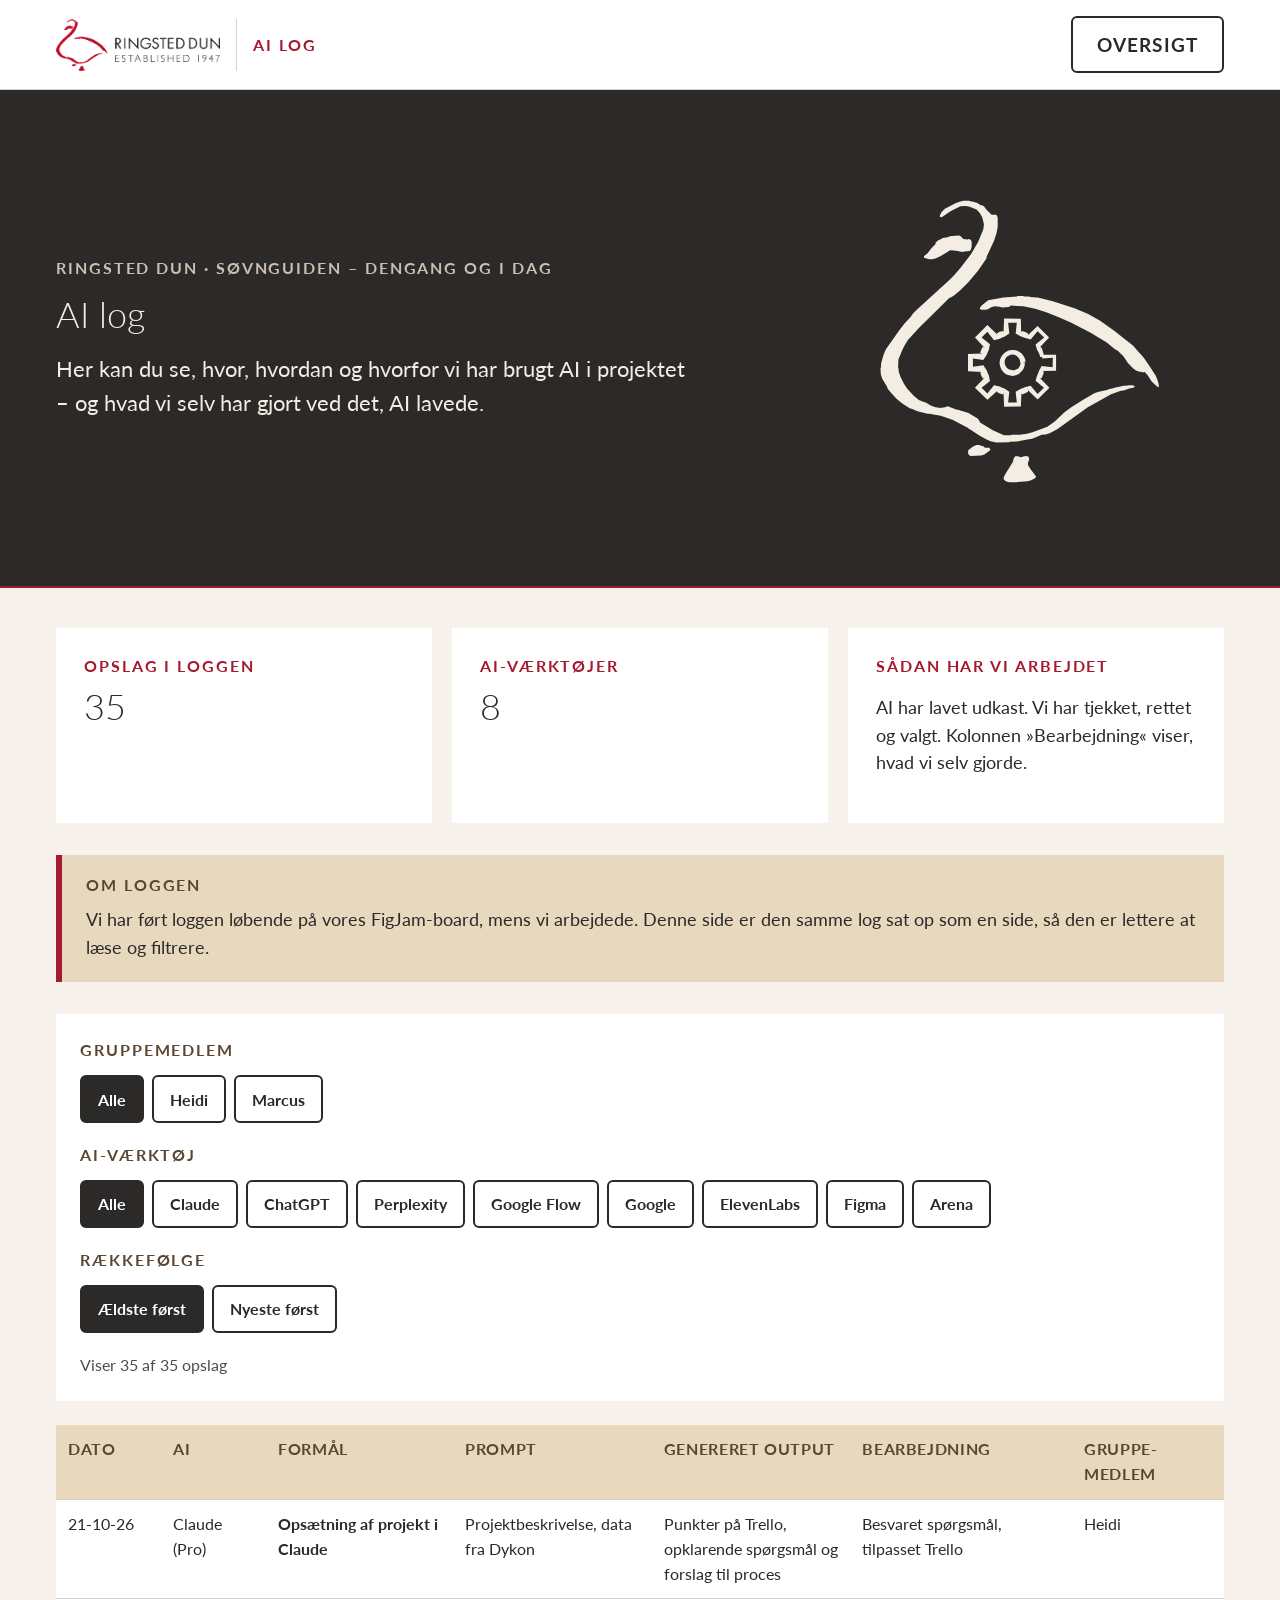
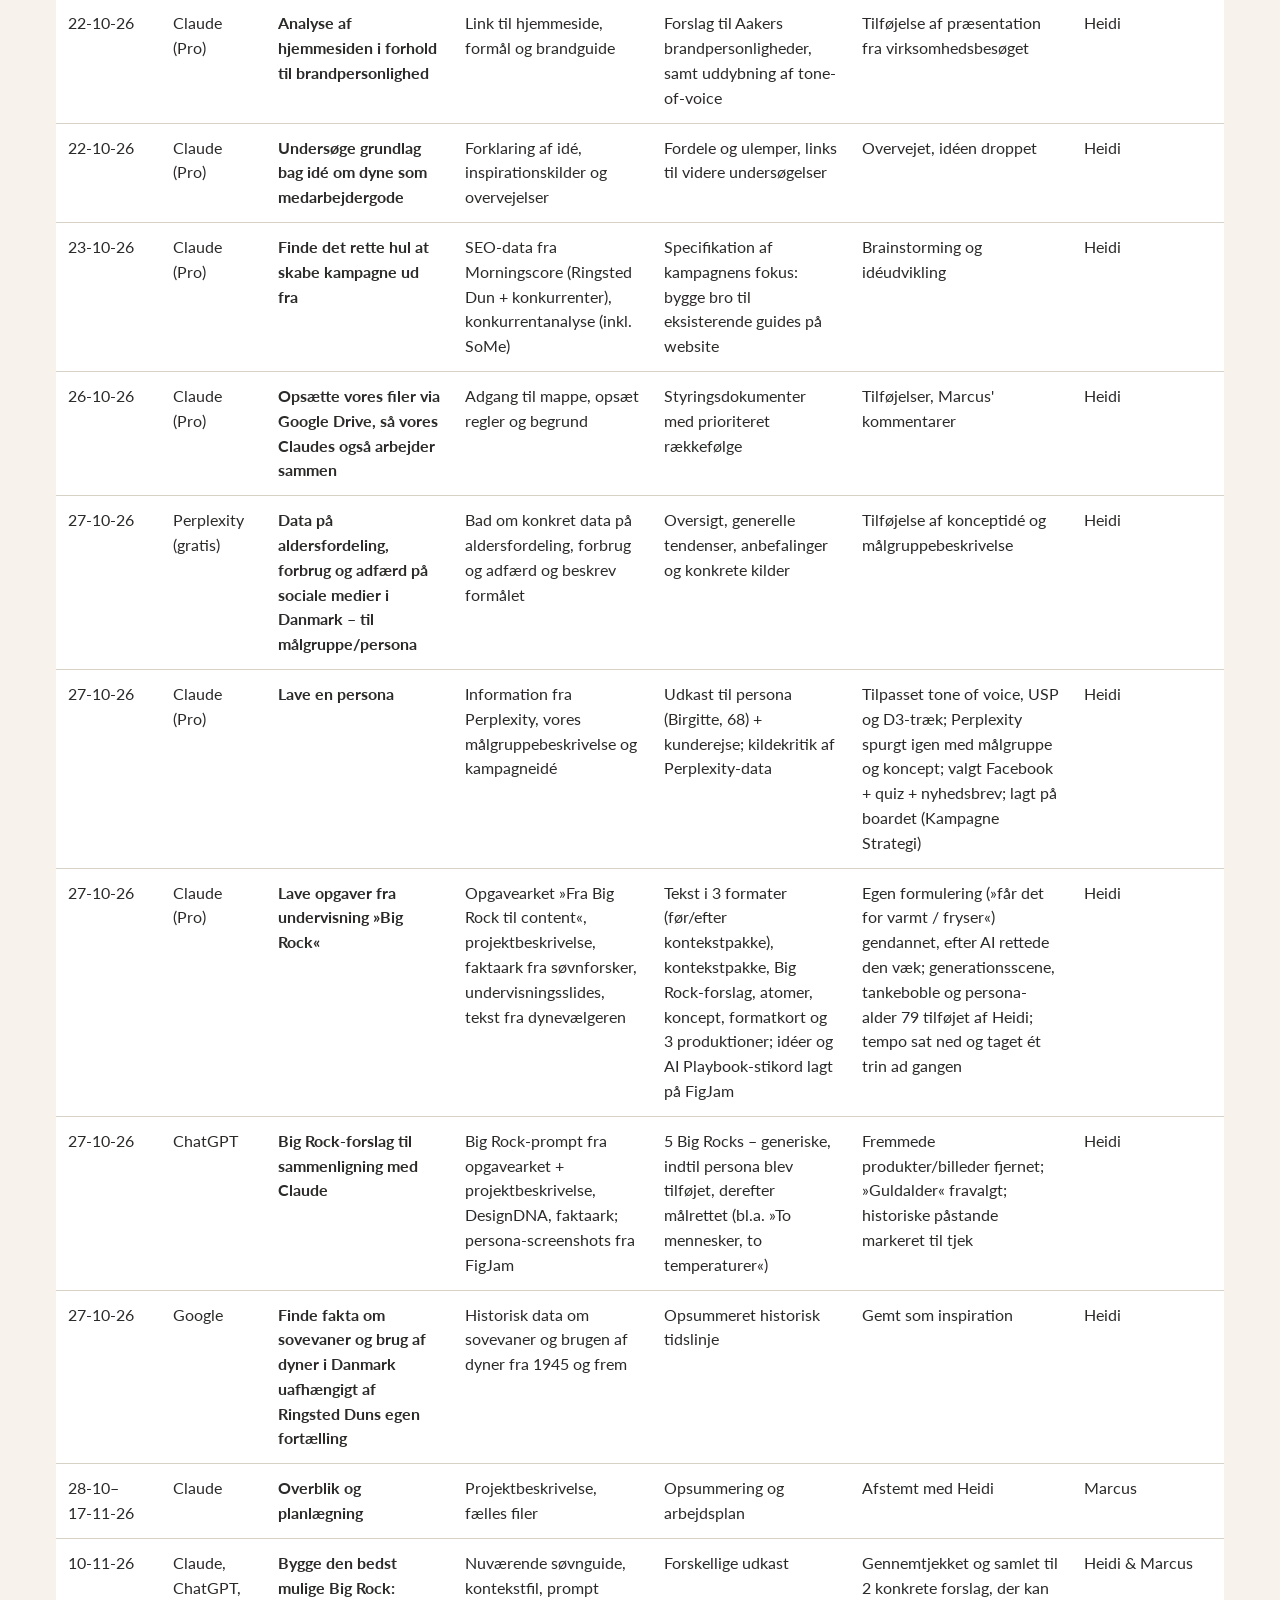
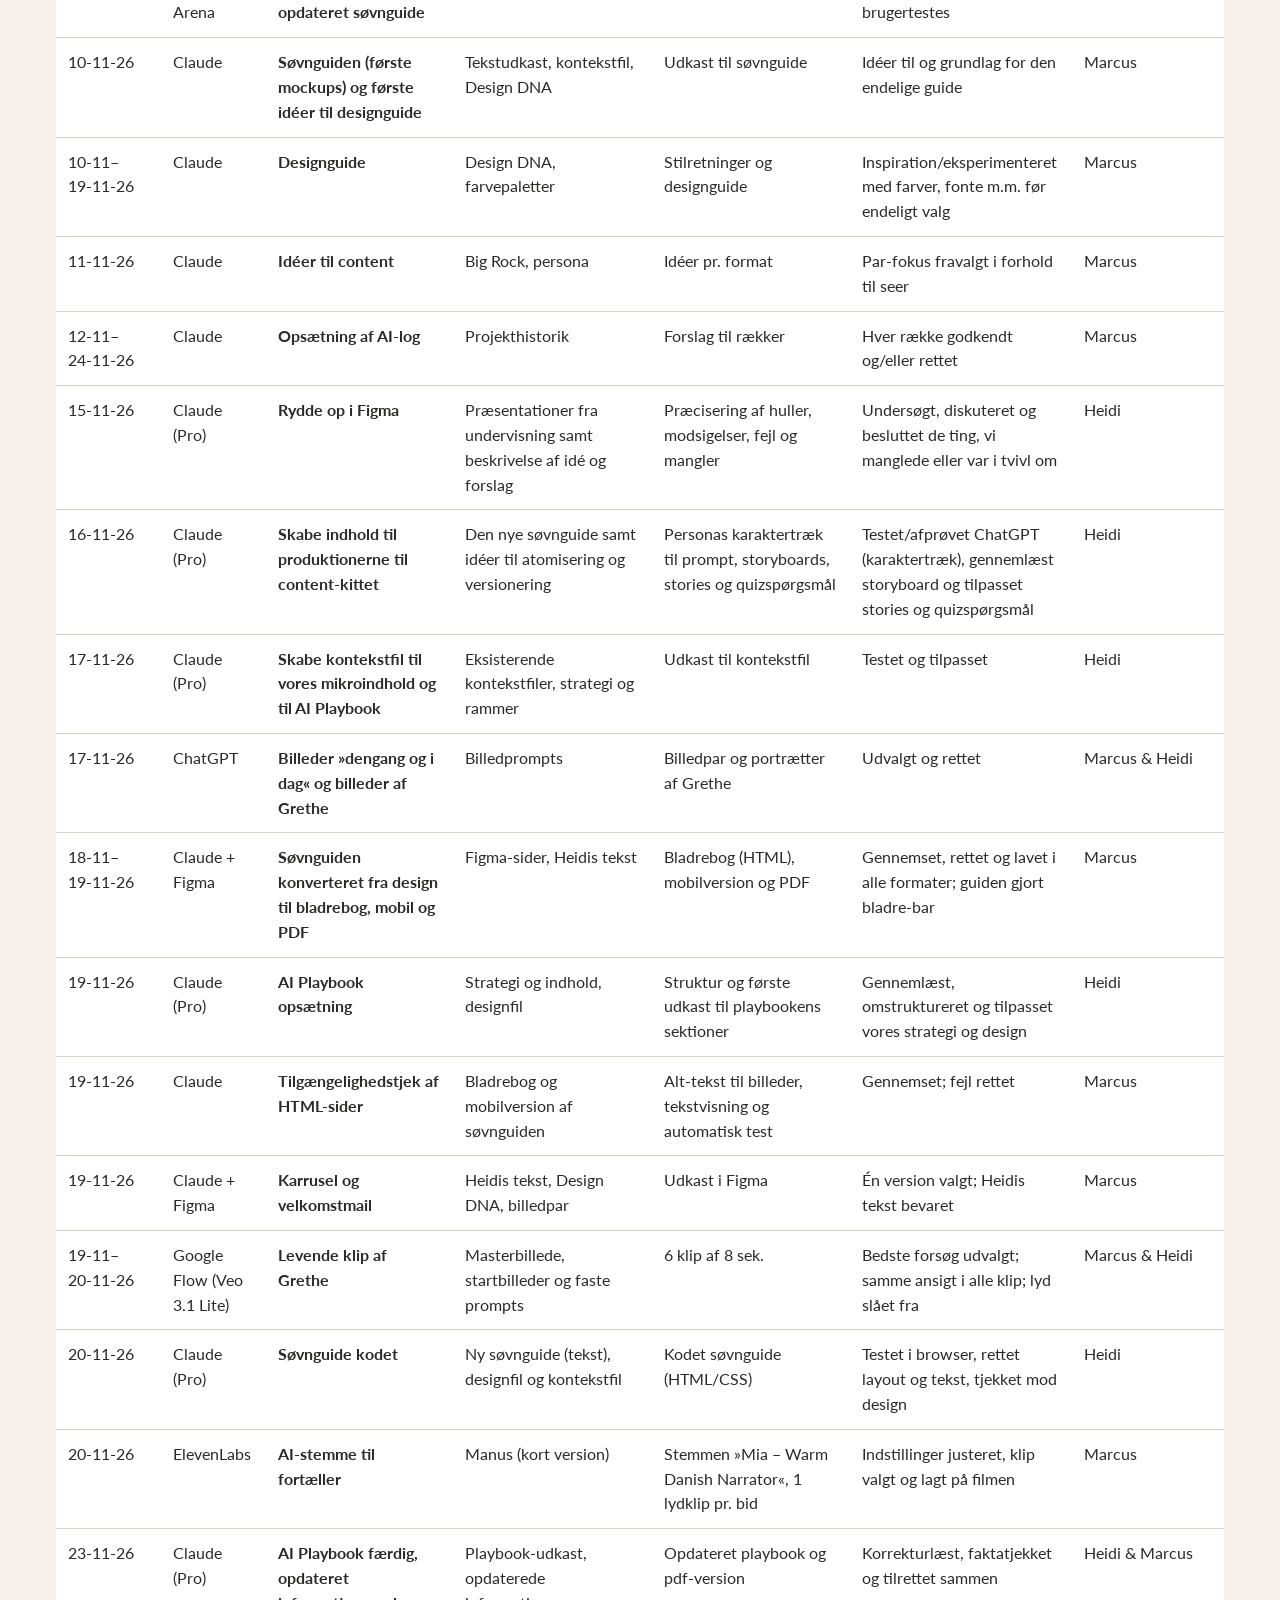
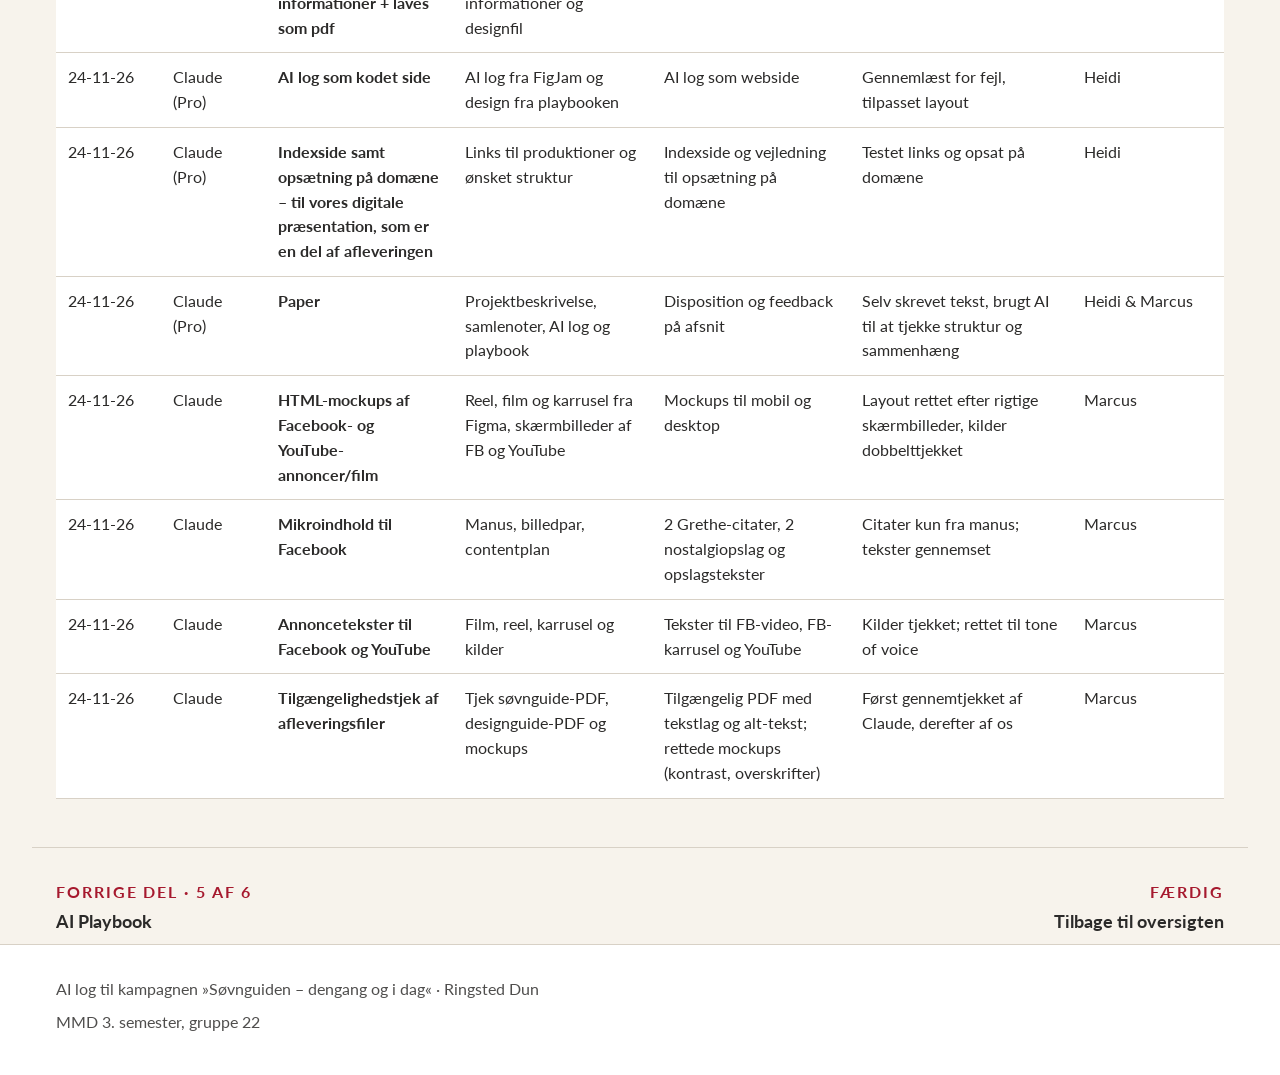
==== commit e0d25c60: "digital præsentation opsætning" ====
--- a/ai-log.html
+++ b/ai-log.html
@@ -24,7 +24,7 @@
         <img src="img/playbook/RDU_logo_aflang.png" alt="Ringsted Dun – Established 1947">
         <span>AI log</span>
       </a>
-      <a class="knap knap--sekundaer hoved__pdf" href="playbook.html">Til AI Playbook</a>
+      <a class="knap knap--sekundaer hoved__pdf" href="index.html">Oversigt</a>
     </div>
   </header>
 
@@ -448,6 +448,12 @@
 
       <p class="log-tom" id="log-tom" hidden>Ingen opslag passer til filteret.</p>
     </div>
+
+    <!-- Præsentationen: forrige del og tilbage til oversigten -->
+    <nav class="bladr" aria-label="Præsentationen">
+      <a href="playbook.html"><span>Forrige del · 5 af 6</span><strong>AI Playbook</strong></a>
+      <a class="bladr__naeste" href="index.html"><span>Færdig</span><strong>Tilbage til oversigten</strong></a>
+    </nav>
   </main>
 
   <footer class="bund">
